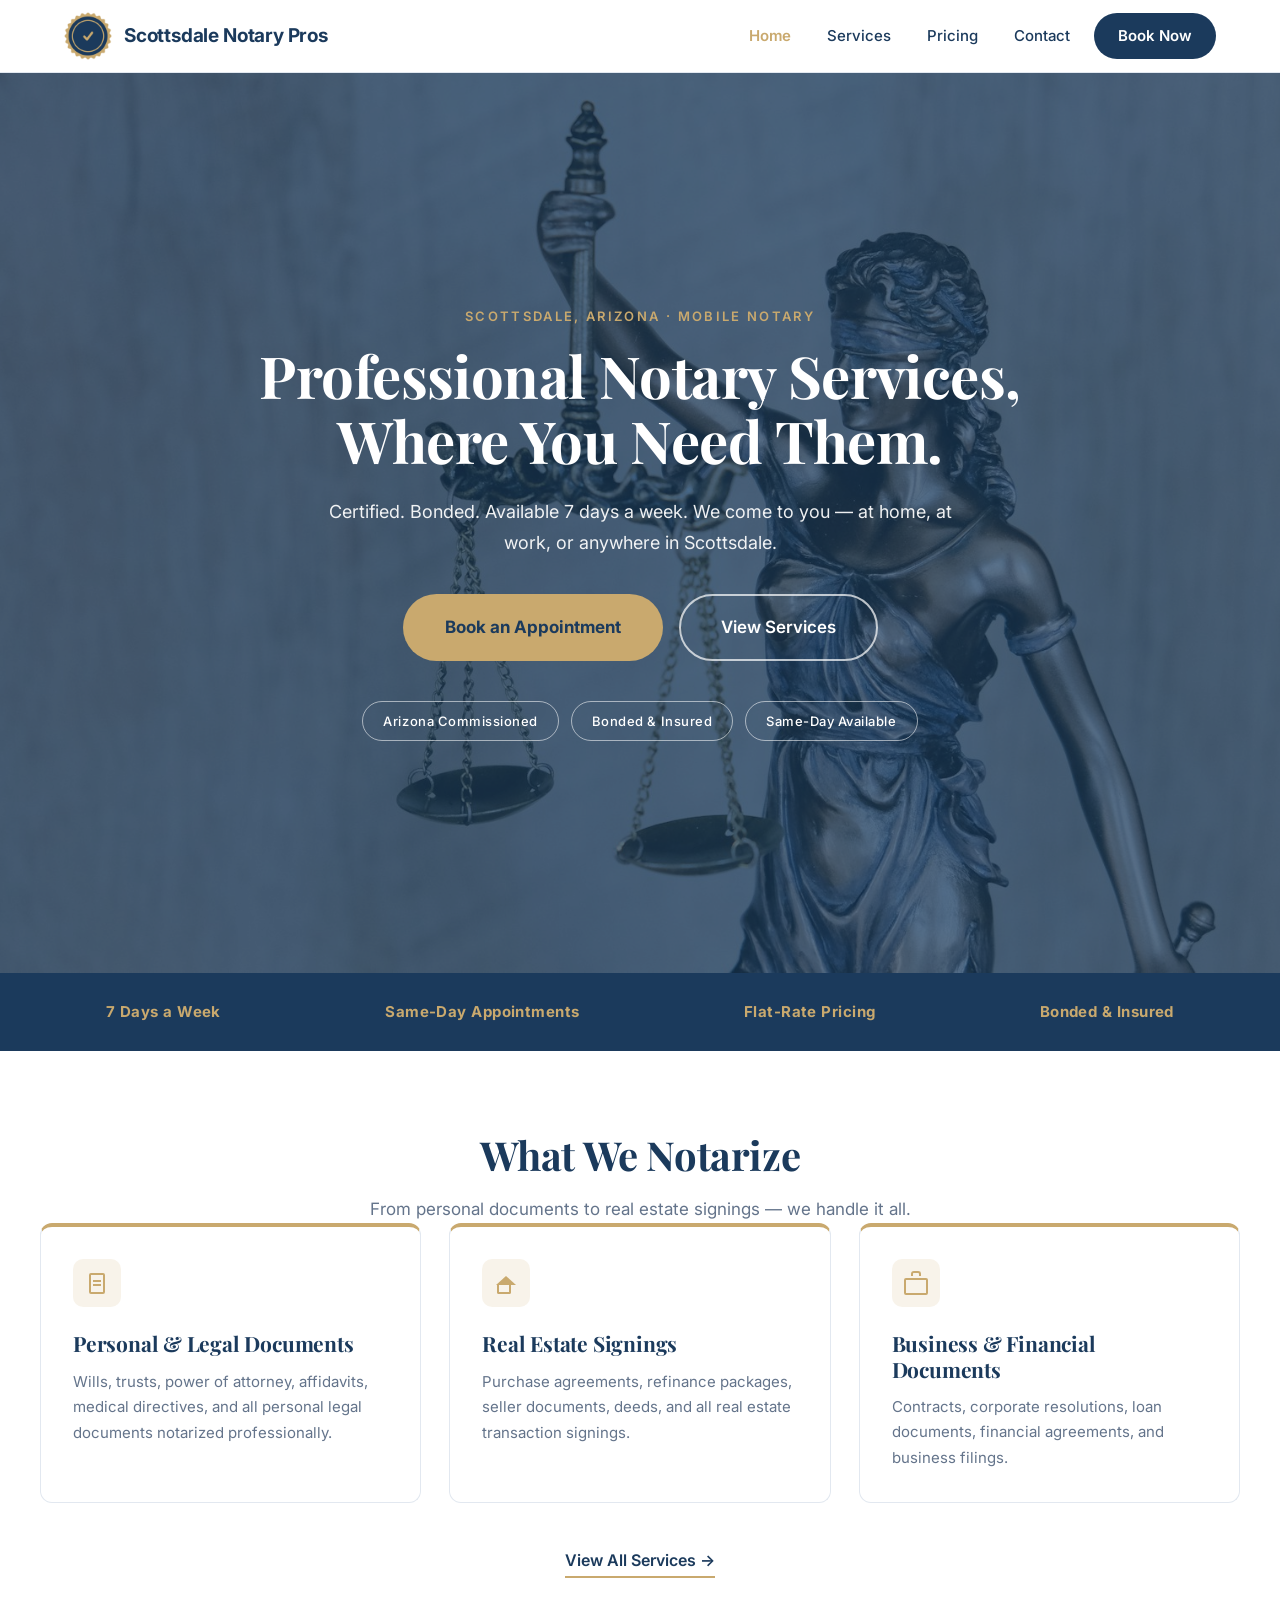
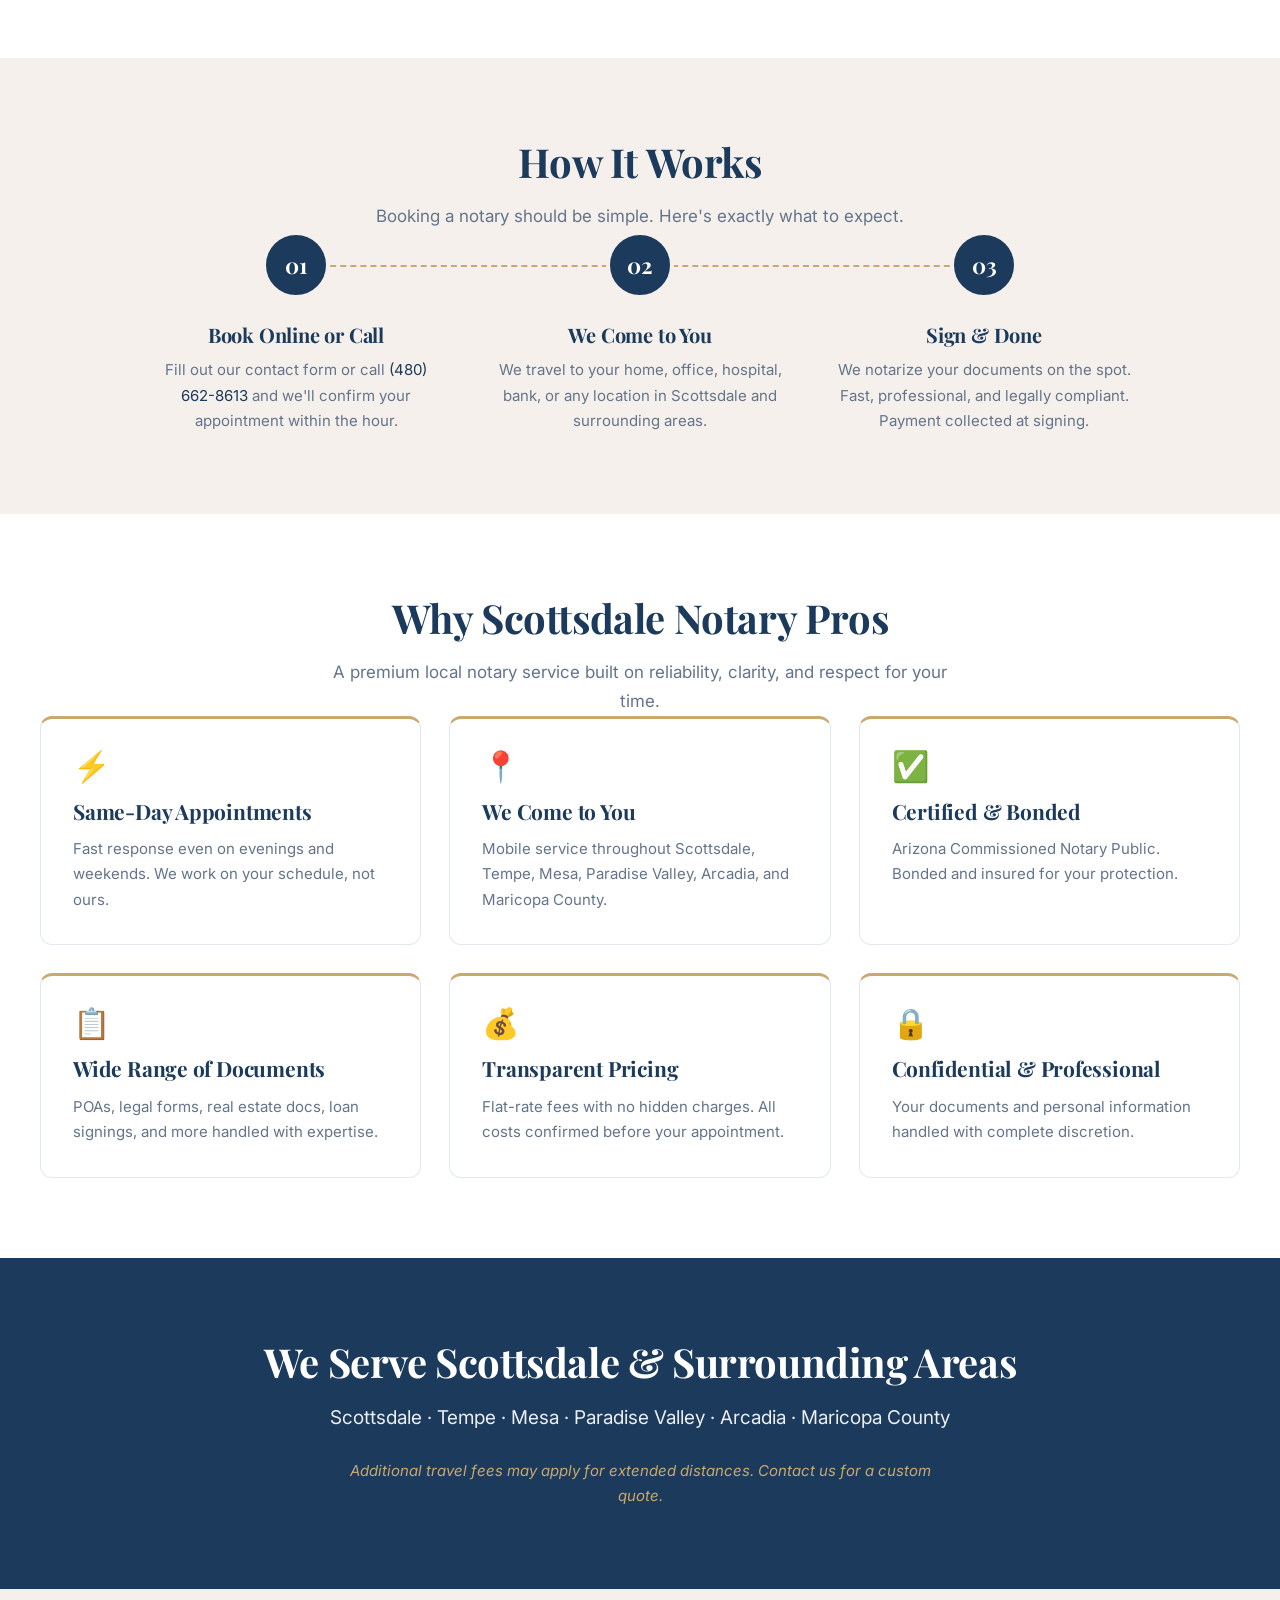
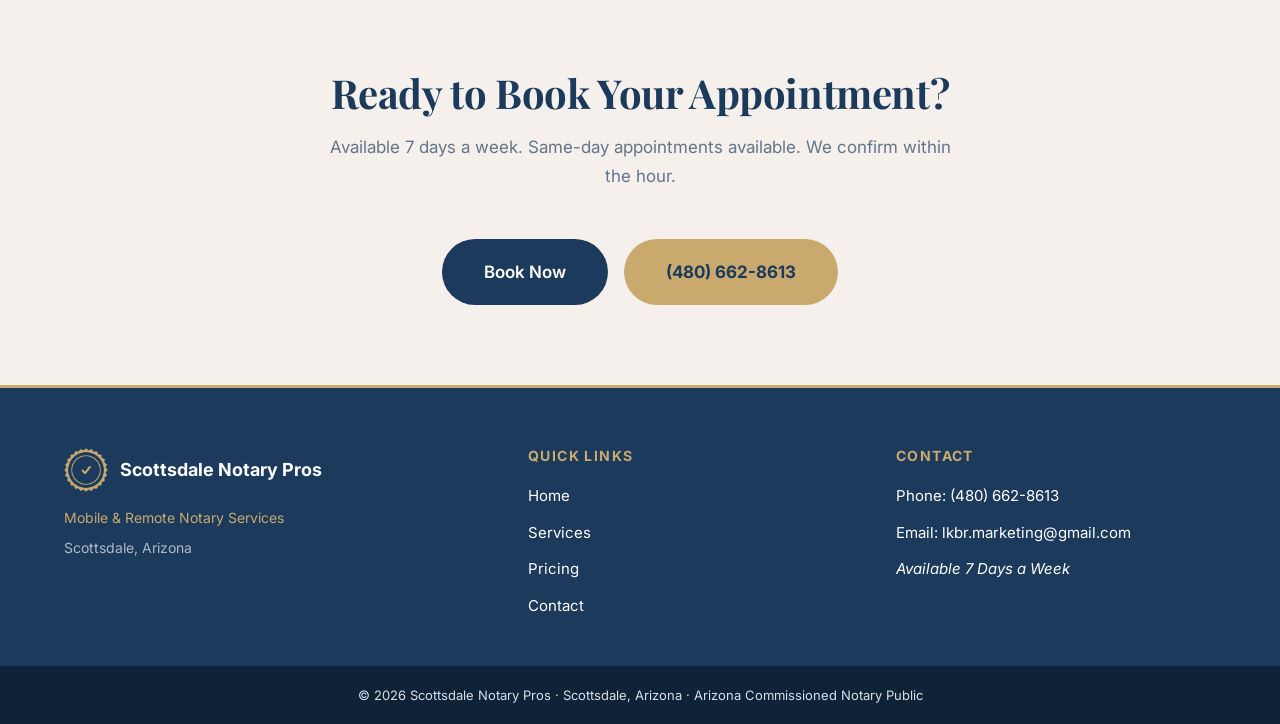
==== index.html @ f8b494ed "Scottsdale Notary Pros website v1" ====
<!DOCTYPE html>
<html lang="en">
<head>
  <meta charset="UTF-8">
  <meta name="viewport" content="width=device-width, initial-scale=1.0">
  <title>Scottsdale Notary Pros | Mobile Notary Scottsdale AZ | 7 Days a Week</title>
  <meta name="description" content="Scottsdale Notary Pros offers certified mobile and remote notary services in Scottsdale, AZ. Available 7 days a week. Same-day appointments. Call (480) 662-8613.">
  <meta name="robots" content="index, follow">
  <link rel="canonical" href="https://scottsdalenotarypros.com/">
  <link rel="icon" href="logo.png">

  <meta property="og:type" content="website">
  <meta property="og:title" content="Scottsdale Notary Pros | Mobile Notary Scottsdale AZ">
  <meta property="og:description" content="Certified mobile and remote notary services in Scottsdale, AZ. Available 7 days a week. Same-day appointments. Call (480) 662-8613.">
  <meta property="og:image" content="images/hero-notary-signing.jpg">

  <link rel="preconnect" href="https://fonts.googleapis.com">
  <link rel="preconnect" href="https://fonts.gstatic.com" crossorigin>
  <link href="https://fonts.googleapis.com/css2?family=Playfair+Display:wght@700;800&family=Inter:wght@400;500;600;700&display=swap" rel="stylesheet">
  <link rel="stylesheet" href="style.css">
  <script>document.documentElement.className += " js";</script>
</head>
<body>

  <!-- ============================================================== NAV -->
  <header class="nav">
    <div class="nav-inner">
      <a class="nav-brand" href="index.html">
        <img src="logo.png" alt="Scottsdale Notary Pros logo">
        <span>Scottsdale Notary Pros</span>
      </a>

      <nav class="nav-links" aria-label="Main navigation">
        <a href="index.html">Home</a>
        <a href="services.html">Services</a>
        <a href="pricing.html">Pricing</a>
        <a href="contact.html">Contact</a>
      </nav>

      <a class="nav-cta" href="contact.html">Book Now</a>

      <button class="nav-toggle" type="button" aria-label="Open menu" aria-expanded="false" aria-controls="mobile-nav">
        <span></span><span></span><span></span>
      </button>
    </div>
  </header>

  <nav class="nav-overlay" id="mobile-nav" aria-label="Mobile navigation">
    <a href="index.html">Home</a>
    <a href="services.html">Services</a>
    <a href="pricing.html">Pricing</a>
    <a href="contact.html">Contact</a>
    <a class="nav-overlay-cta" href="contact.html">Book Now</a>
  </nav>

  <main>

    <!-- ========================================================== HERO -->
    <section class="hero">
      <div class="hero-content">
        <span class="eyebrow">Scottsdale, Arizona · Mobile Notary</span>
        <h1>Professional Notary Services, Where You Need Them.</h1>
        <p class="hero-sub">Certified. Bonded. Available 7 days a week. We come to you — at home, at work, or anywhere in Scottsdale.</p>

        <div class="btn-row">
          <a class="btn btn-gold btn-lg" href="contact.html">Book an Appointment</a>
          <a class="btn btn-outline btn-lg" href="services.html">View Services</a>
        </div>

        <div class="hero-badges">
          <span class="badge">Arizona Commissioned</span>
          <span class="badge">Bonded &amp; Insured</span>
          <span class="badge">Same-Day Available</span>
        </div>
      </div>
    </section>

    <!-- ===================================================== TRUST BAR -->
    <section class="trust-bar">
      <div class="trust-bar-inner">
        <div class="trust-bar-item">7 Days a Week</div>
        <div class="trust-bar-item">Same-Day Appointments</div>
        <div class="trust-bar-item">Flat-Rate Pricing</div>
        <div class="trust-bar-item">Bonded &amp; Insured</div>
      </div>
    </section>

    <!-- ============================================== SERVICES PREVIEW -->
    <section class="section section-white">
      <div class="inner">
        <div class="text-center fade-in">
          <h2 class="section-title">What We Notarize</h2>
          <p class="section-sub">From personal documents to real estate signings — we handle it all.</p>
        </div>

        <div class="grid grid-3">
          <article class="card card-top-gold fade-in">
            <div class="card-icon icon-doc" aria-hidden="true"></div>
            <h3>Personal &amp; Legal Documents</h3>
            <p>Wills, trusts, power of attorney, affidavits, medical directives, and all personal legal documents notarized professionally.</p>
          </article>

          <article class="card card-top-gold fade-in">
            <div class="card-icon icon-home" aria-hidden="true"></div>
            <h3>Real Estate Signings</h3>
            <p>Purchase agreements, refinance packages, seller documents, deeds, and all real estate transaction signings.</p>
          </article>

          <article class="card card-top-gold fade-in">
            <div class="card-icon icon-brief" aria-hidden="true"></div>
            <h3>Business &amp; Financial Documents</h3>
            <p>Contracts, corporate resolutions, loan documents, financial agreements, and business filings.</p>
          </article>
        </div>

        <div class="text-center fade-in" style="margin-top: 44px;">
          <a class="text-link" href="services.html">View All Services →</a>
        </div>
      </div>
    </section>

    <!-- =================================================== HOW IT WORKS -->
    <section class="section section-cream">
      <div class="inner">
        <div class="text-center fade-in">
          <h2 class="section-title">How It Works</h2>
          <p class="section-sub">Booking a notary should be simple. Here's exactly what to expect.</p>
        </div>

        <div class="steps">
          <div class="step fade-in">
            <div class="step-num">01</div>
            <h3>Book Online or Call</h3>
            <p>Fill out our contact form or call <a href="tel:+14806628613">(480) 662-8613</a> and we'll confirm your appointment within the hour.</p>
          </div>

          <div class="step fade-in">
            <div class="step-num">02</div>
            <h3>We Come to You</h3>
            <p>We travel to your home, office, hospital, bank, or any location in Scottsdale and surrounding areas.</p>
          </div>

          <div class="step fade-in">
            <div class="step-num">03</div>
            <h3>Sign &amp; Done</h3>
            <p>We notarize your documents on the spot. Fast, professional, and legally compliant. Payment collected at signing.</p>
          </div>
        </div>
      </div>
    </section>

    <!-- =================================================== WHY CHOOSE US -->
    <section class="section section-white">
      <div class="inner">
        <div class="text-center fade-in">
          <h2 class="section-title">Why Scottsdale Notary Pros</h2>
          <p class="section-sub">A premium local notary service built on reliability, clarity, and respect for your time.</p>
        </div>

        <div class="grid grid-3">
          <article class="card card-top-gold-thin fade-in">
            <div class="feature-icon" aria-hidden="true">⚡</div>
            <h3>Same-Day Appointments</h3>
            <p>Fast response even on evenings and weekends. We work on your schedule, not ours.</p>
          </article>

          <article class="card card-top-gold-thin fade-in">
            <div class="feature-icon" aria-hidden="true">📍</div>
            <h3>We Come to You</h3>
            <p>Mobile service throughout Scottsdale, Tempe, Mesa, Paradise Valley, Arcadia, and Maricopa County.</p>
          </article>

          <article class="card card-top-gold-thin fade-in">
            <div class="feature-icon" aria-hidden="true">✅</div>
            <h3>Certified &amp; Bonded</h3>
            <p>Arizona Commissioned Notary Public. Bonded and insured for your protection.</p>
          </article>

          <article class="card card-top-gold-thin fade-in">
            <div class="feature-icon" aria-hidden="true">📋</div>
            <h3>Wide Range of Documents</h3>
            <p>POAs, legal forms, real estate docs, loan signings, and more handled with expertise.</p>
          </article>

          <article class="card card-top-gold-thin fade-in">
            <div class="feature-icon" aria-hidden="true">💰</div>
            <h3>Transparent Pricing</h3>
            <p>Flat-rate fees with no hidden charges. All costs confirmed before your appointment.</p>
          </article>

          <article class="card card-top-gold-thin fade-in">
            <div class="feature-icon" aria-hidden="true">🔒</div>
            <h3>Confidential &amp; Professional</h3>
            <p>Your documents and personal information handled with complete discretion.</p>
          </article>
        </div>
      </div>
    </section>

    <!-- ==================================================== SERVICE AREA -->
    <section class="section section-navy">
      <div class="inner text-center fade-in">
        <h2 class="section-title">We Serve Scottsdale &amp; Surrounding Areas</h2>
        <p class="area-list">Scottsdale · Tempe · Mesa · Paradise Valley · Arcadia · Maricopa County</p>
        <p class="area-note">Additional travel fees may apply for extended distances. Contact us for a custom quote.</p>
      </div>
    </section>

    <!-- ================================================= CONTACT TEASER -->
    <section class="section section-cream">
      <div class="inner text-center fade-in">
        <h2 class="section-title">Ready to Book Your Appointment?</h2>
        <p class="section-sub">Available 7 days a week. Same-day appointments available. We confirm within the hour.</p>

        <div class="btn-row">
          <a class="btn btn-navy btn-lg" href="contact.html">Book Now</a>
          <a class="btn btn-gold btn-lg" href="tel:+14806628613">(480) 662-8613</a>
        </div>
      </div>
    </section>

  </main>

  <!-- =========================================================== FOOTER -->
  <footer class="footer">
    <div class="footer-inner">
      <div class="footer-col">
        <div class="footer-brand">
          <img src="logo.png" alt="Scottsdale Notary Pros logo">
          <span>Scottsdale Notary Pros</span>
        </div>
        <p class="footer-tag">Mobile &amp; Remote Notary Services</p>
        <p class="footer-loc">Scottsdale, Arizona</p>
      </div>

      <div class="footer-col">
        <h4>Quick Links</h4>
        <ul>
          <li><a href="index.html">Home</a></li>
          <li><a href="services.html">Services</a></li>
          <li><a href="pricing.html">Pricing</a></li>
          <li><a href="contact.html">Contact</a></li>
        </ul>
      </div>

      <div class="footer-col">
        <h4>Contact</h4>
        <ul>
          <li>Phone: <a href="tel:+14806628613">(480) 662-8613</a></li>
          <li>Email: <a href="mailto:lkbr.marketing@gmail.com">lkbr.marketing@gmail.com</a></li>
          <li class="footer-avail">Available 7 Days a Week</li>
        </ul>
      </div>
    </div>

    <div class="footer-bottom">
      <p>© 2026 Scottsdale Notary Pros · Scottsdale, Arizona · Arizona Commissioned Notary Public</p>
    </div>
  </footer>

  <button class="to-top" type="button" aria-label="Back to top">↑</button>

  <script src="script.js"></script>
</body>
</html>
---- style.css ----
/* ==========================================================================
   Scottsdale Notary Pros — Global Stylesheet
   ========================================================================== */

:root {
  /* Brand palette */
  --navy: #1B3A5C;
  --navy-dark: #0f2338;
  --navy-light: #2a5280;
  --gold: #C9A96E;
  --gold-dark: #b3935a;
  --white: #ffffff;
  --cream: #F5F0EB;
  --text-dark: #1a1a1a;
  --text-muted: #64748b;
  --border: #e2e8f0;

  /* Type */
  --font-head: 'Playfair Display', Georgia, 'Times New Roman', serif;
  --font-body: 'Inter', -apple-system, BlinkMacSystemFont, 'Segoe UI', Helvetica, Arial, sans-serif;

  /* Layout */
  --max: 1200px;
  --radius: 8px;
  --radius-lg: 16px;
  --shadow-sm: 0 1px 3px rgba(27, 58, 92, 0.06);
  --shadow: 0 4px 20px rgba(27, 58, 92, 0.08);
  --shadow-lg: 0 12px 40px rgba(27, 58, 92, 0.12);
}

/* --------------------------------------------------------------- Reset --- */

*,
*::before,
*::after { box-sizing: border-box; }

html { scroll-behavior: smooth; -webkit-text-size-adjust: 100%; }

body {
  margin: 0;
  font-family: var(--font-body);
  font-weight: 400;
  font-size: 16px;
  line-height: 1.7;
  color: var(--text-dark);
  background: var(--white);
  -webkit-font-smoothing: antialiased;
  -moz-osx-font-smoothing: grayscale;
}

h1, h2, h3, h4, h5 {
  font-family: var(--font-head);
  font-weight: 700;
  line-height: 1.2;
  margin: 0 0 16px;
  color: var(--navy);
  letter-spacing: -0.01em;
}

p { margin: 0 0 16px; }
p:last-child { margin-bottom: 0; }

a { color: var(--navy); text-decoration: none; transition: color 0.2s ease; }

img {
  max-width: 100%;
  display: block;
  object-fit: cover;
  border-radius: var(--radius);
}

ul { margin: 0; padding: 0; list-style: none; }

/* ------------------------------------------------------------ Utilities --- */

.container {
  width: 100%;
  max-width: var(--max);
  margin: 0 auto;
  padding: 0 24px;
}

.section { padding: 80px 24px; }
.section-white { background: var(--white); }
.section-cream { background: var(--cream); }
.section-navy { background: var(--navy); }
.section-navy h1,
.section-navy h2,
.section-navy h3 { color: var(--white); }
.section-gold { background: var(--gold); }

.inner { max-width: var(--max); margin: 0 auto; }
.inner-narrow { max-width: 900px; margin: 0 auto; }

.text-center { text-align: center; }

.eyebrow {
  display: block;
  font-family: var(--font-body);
  font-size: 13px;
  font-weight: 600;
  letter-spacing: 0.18em;
  text-transform: uppercase;
  color: var(--gold);
  margin-bottom: 16px;
}

.section-title {
  font-size: 40px;
  margin-bottom: 16px;
}

.section-sub {
  font-size: 17px;
  color: var(--text-muted);
  max-width: 640px;
  margin: 0 auto 48px;
}

.section-navy .section-sub { color: rgba(255, 255, 255, 0.82); }

/* -------------------------------------------------------------- Buttons --- */

.btn {
  display: inline-block;
  font-family: var(--font-body);
  font-size: 16px;
  font-weight: 600;
  padding: 14px 32px;
  border: 2px solid transparent;
  border-radius: 50px;
  cursor: pointer;
  text-align: center;
  transition: all 0.2s ease;
}

.btn:hover { transform: scale(1.02); }

.btn-gold { background: var(--gold); color: var(--navy); font-weight: 700; }
.btn-gold:hover { background: var(--gold-dark); color: var(--navy); }

.btn-navy { background: var(--navy); color: var(--white); }
.btn-navy:hover { background: var(--navy-light); color: var(--white); }

.btn-white { background: var(--white); color: var(--navy); }
.btn-white:hover { background: var(--cream); color: var(--navy); }

.btn-outline {
  background: transparent;
  color: var(--white);
  border-color: rgba(255, 255, 255, 0.7);
}
.btn-outline:hover { background: var(--white); color: var(--navy); border-color: var(--white); }

.btn-lg { font-size: 17px; padding: 17px 40px; }

.btn-row {
  display: flex;
  flex-wrap: wrap;
  gap: 16px;
  justify-content: center;
}

.text-link {
  display: inline-block;
  font-weight: 600;
  color: var(--navy);
  border-bottom: 2px solid var(--gold);
  padding-bottom: 2px;
  transition: all 0.2s ease;
}
.text-link:hover { color: var(--gold); }

/* ------------------------------------------------------------------ Nav --- */

.nav {
  position: sticky;
  top: 0;
  z-index: 200;
  background: var(--white);
  border-bottom: 1px solid var(--border);
}

.nav-inner {
  max-width: var(--max);
  margin: 0 auto;
  padding: 12px 24px;
  display: flex;
  align-items: center;
  justify-content: space-between;
  gap: 24px;
}

.nav-brand {
  display: flex;
  align-items: center;
  gap: 12px;
  flex-shrink: 0;
}

.nav-brand img {
  height: 48px;
  width: auto;
  border-radius: 0;
  object-fit: contain;
}

.nav-brand span {
  font-family: var(--font-body);
  font-size: 19px;
  font-weight: 700;
  color: var(--navy);
  white-space: nowrap;
  letter-spacing: -0.01em;
}

.nav-links {
  display: flex;
  align-items: center;
  gap: 36px;
  margin-left: auto;
}

.nav-links a {
  font-size: 15px;
  font-weight: 500;
  color: var(--navy);
}

.nav-links a:hover { color: var(--gold); }

.nav-links a.active {
  color: var(--gold);
  font-weight: 600;
}

.nav-cta {
  display: inline-block;
  background: var(--navy);
  color: var(--white);
  font-size: 15px;
  font-weight: 600;
  border-radius: 50px;
  padding: 10px 24px;
  transition: all 0.2s ease;
  flex-shrink: 0;
}

.nav-cta:hover {
  background: var(--navy-light);
  color: var(--white);
  transform: scale(1.02);
}

/* Hamburger */
.nav-toggle {
  display: none;
  flex-direction: column;
  justify-content: center;
  gap: 5px;
  width: 44px;
  height: 44px;
  padding: 0;
  background: none;
  border: 0;
  cursor: pointer;
  z-index: 320;
}

.nav-toggle span {
  display: block;
  width: 24px;
  height: 2px;
  margin: 0 auto;
  background: var(--navy);
  border-radius: 2px;
  transition: all 0.3s ease;
}

.nav-toggle.open span { background: var(--white); }
.nav-toggle.open span:nth-child(1) { transform: translateY(7px) rotate(45deg); }
.nav-toggle.open span:nth-child(2) { opacity: 0; }
.nav-toggle.open span:nth-child(3) { transform: translateY(-7px) rotate(-45deg); }

/* Mobile overlay */
.nav-overlay {
  position: fixed;
  inset: 0;
  z-index: 300;
  background: var(--navy);
  display: flex;
  flex-direction: column;
  align-items: center;
  justify-content: center;
  gap: 8px;
  opacity: 0;
  visibility: hidden;
  transition: opacity 0.3s ease, visibility 0.3s ease;
}

.nav-overlay.open { opacity: 1; visibility: visible; }

.nav-overlay a {
  font-family: var(--font-head);
  font-size: 30px;
  font-weight: 700;
  color: var(--white);
  padding: 14px 24px;
}

.nav-overlay a:hover,
.nav-overlay a.active { color: var(--gold); }

.nav-overlay .nav-overlay-cta {
  font-family: var(--font-body);
  font-size: 16px;
  font-weight: 700;
  background: var(--gold);
  color: var(--navy);
  border-radius: 50px;
  padding: 14px 36px;
  margin-top: 24px;
}

.nav-overlay .nav-overlay-cta:hover { background: var(--white); color: var(--navy); }

body.nav-open { overflow: hidden; }

/* While the overlay is open, lift the header above it and let the navy show
   through, so the logo and the close (X) button stay visible and tappable.
   Without this the header's own stacking context (z-index 200) traps the
   toggle beneath the overlay. */
body.nav-open .nav {
  z-index: 310;
  background: transparent;
  border-bottom-color: transparent;
}

body.nav-open .nav-brand span { color: var(--white); }

/* ----------------------------------------------------------------- Hero --- */

.hero {
  position: relative;
  min-height: 100vh;
  display: flex;
  align-items: center;
  justify-content: center;
  text-align: center;
  padding: 100px 24px;
  background-image: url('images/hero-notary-signing.jpg');
  background-size: cover;
  background-position: center;
  background-repeat: no-repeat;
  overflow: hidden;
}

.hero::before {
  content: '';
  position: absolute;
  inset: 0;
  background: rgba(27, 58, 92, 0.7);
}

.hero-content {
  position: relative;
  z-index: 2;
  max-width: 860px;
}

.hero h1 {
  font-size: 58px;
  color: var(--white);
  margin-bottom: 24px;
  line-height: 1.12;
}

.hero-sub {
  font-size: 18px;
  color: rgba(255, 255, 255, 0.92);
  max-width: 640px;
  margin: 0 auto 36px;
  line-height: 1.7;
}

.hero-badges {
  display: flex;
  flex-wrap: wrap;
  justify-content: center;
  gap: 12px;
  margin-top: 40px;
}

.badge {
  font-size: 13px;
  font-weight: 500;
  letter-spacing: 0.04em;
  color: var(--white);
  border: 1px solid rgba(255, 255, 255, 0.55);
  border-radius: 50px;
  padding: 8px 20px;
}

/* Page hero (interior pages) */
.page-hero {
  position: relative;
  min-height: 450px;
  display: flex;
  align-items: center;
  justify-content: center;
  text-align: center;
  padding: 80px 24px;
  background: var(--navy);
  background-size: cover;
  background-position: center;
  overflow: hidden;
}

.page-hero-img {
  background-image: url('images/services-hero-desk.jpg');
}

.page-hero-img::before {
  content: '';
  position: absolute;
  inset: 0;
  background: rgba(27, 58, 92, 0.75);
}

/* Diagonal line pattern hero (pricing) */
.page-hero-lines::before {
  content: '';
  position: absolute;
  inset: 0;
  background-image: repeating-linear-gradient(
    45deg,
    rgba(201, 169, 110, 0.14) 0,
    rgba(201, 169, 110, 0.14) 1px,
    transparent 1px,
    transparent 14px
  );
}

/* Dot grid hero (contact) */
.page-hero-dots {
  min-height: 400px;
}

.page-hero-dots::before {
  content: '';
  position: absolute;
  inset: 0;
  background-image: radial-gradient(rgba(201, 169, 110, 0.28) 1.5px, transparent 1.5px);
  background-size: 22px 22px;
}

.page-hero-content {
  position: relative;
  z-index: 2;
  max-width: 760px;
}

.page-hero h1 {
  font-size: 48px;
  color: var(--white);
  margin-bottom: 16px;
}

.page-hero-sub {
  font-size: 18px;
  color: var(--gold);
  margin: 0;
}

/* ------------------------------------------------------------ Trust bar --- */

.trust-bar {
  background: var(--navy);
  padding: 26px 24px;
}

.trust-bar-inner {
  max-width: var(--max);
  margin: 0 auto;
  display: flex;
  flex-wrap: wrap;
  align-items: center;
  justify-content: space-around;
  gap: 16px 32px;
}

.trust-bar-item {
  font-size: 15px;
  font-weight: 700;
  letter-spacing: 0.03em;
  color: var(--gold);
  text-align: center;
}

/* ---------------------------------------------------------------- Cards --- */

.grid { display: grid; gap: 28px; }
.grid-2 { grid-template-columns: repeat(2, 1fr); }
.grid-3 { grid-template-columns: repeat(3, 1fr); }
.grid-4 { grid-template-columns: repeat(4, 1fr); }
.grid-5 { grid-template-columns: repeat(5, 1fr); }

.card {
  background: var(--white);
  border: 1px solid var(--border);
  border-radius: 12px;
  padding: 32px;
  transition: transform 0.25s ease, box-shadow 0.25s ease;
}

.card:hover { transform: translateY(-4px); box-shadow: var(--shadow); }

.card h3 { font-size: 21px; margin-bottom: 12px; }

.card p { color: var(--text-muted); font-size: 15px; margin: 0; }

.card-top-gold { border-top: 4px solid var(--gold); }
.card-top-gold-thin { border-top: 3px solid var(--gold); }

/* Gold CSS icon (services preview) */
.card-icon {
  position: relative;
  width: 48px;
  height: 48px;
  margin-bottom: 24px;
  border-radius: 10px;
  background: rgba(201, 169, 110, 0.14);
  display: flex;
  align-items: center;
  justify-content: center;
}

.card-icon::after {
  content: '';
  display: block;
  width: 20px;
  height: 20px;
  border: 2.5px solid var(--gold);
  border-radius: 3px;
}

/* Document: page outline with two gold text rules */
.card-icon.icon-doc::after {
  width: 16px;
  height: 21px;
  border-radius: 2px;
  background:
    linear-gradient(var(--gold), var(--gold)) no-repeat 50% 35% / 8px 2px,
    linear-gradient(var(--gold), var(--gold)) no-repeat 50% 60% / 8px 2px;
}

/* House: solid gold roof triangle sitting on an outlined body */
.card-icon.icon-home::after {
  width: 0;
  height: 0;
  border: 10px solid transparent;
  border-bottom: 9px solid var(--gold);
  border-radius: 0;
  transform: translateY(-8px);
}

.card-icon.icon-home::before {
  content: '';
  position: absolute;
  bottom: 13px;
  left: 50%;
  width: 14px;
  height: 10px;
  margin-left: -9.5px;
  border: 2.5px solid var(--gold);
  border-top: 0;
  border-radius: 0 0 2px 2px;
}

/* Briefcase: case outline with a handle above it */
.card-icon.icon-brief::after {
  width: 24px;
  height: 17px;
  border-radius: 2px;
  position: relative;
  top: 3px;
}

.card-icon.icon-brief::before {
  content: '';
  position: absolute;
  top: 12px;
  left: 50%;
  width: 10px;
  height: 5px;
  margin-left: -5px;
  border: 2.5px solid var(--gold);
  border-bottom: 0;
  border-radius: 3px 3px 0 0;
}

.feature-icon {
  font-size: 30px;
  line-height: 1;
  margin-bottom: 18px;
}

/* ------------------------------------------------------- How it works --- */

.steps {
  position: relative;
  display: grid;
  grid-template-columns: repeat(3, 1fr);
  gap: 32px;
  max-width: 1000px;
  margin: 0 auto;
}

.steps::before {
  content: '';
  position: absolute;
  top: 34px;
  left: 16%;
  right: 16%;
  border-top: 2px dashed var(--gold);
  z-index: 0;
}

.step {
  position: relative;
  z-index: 1;
  text-align: center;
  padding: 0 8px;
}

.step-num {
  width: 68px;
  height: 68px;
  margin: 0 auto 24px;
  border-radius: 50%;
  background: var(--navy);
  color: var(--white);
  font-family: var(--font-head);
  font-size: 22px;
  font-weight: 700;
  display: flex;
  align-items: center;
  justify-content: center;
  border: 4px solid var(--cream);
}

.section-white .step-num,
.section-navy .step-num { border-color: var(--white); }
.section-navy .step-num { background: var(--gold); color: var(--navy); }

.step h3 { font-size: 20px; margin-bottom: 10px; }
.step p { color: var(--text-muted); font-size: 15px; }

/* ----------------------------------------------------- Service sections --- */

.split {
  display: grid;
  grid-template-columns: 1fr 1fr;
  align-items: center;
  gap: 60px;
  max-width: var(--max);
  margin: 0 auto;
}

.split img {
  width: 100%;
  height: 480px;
  box-shadow: var(--shadow);
}

.split h2 { font-size: 34px; margin-bottom: 18px; }

.split p { color: var(--text-muted); margin-bottom: 28px; }

.split-media-right .split-media { order: 2; }

.doc-list { display: grid; gap: 12px; }

.doc-list li {
  position: relative;
  padding-left: 32px;
  font-size: 15px;
  font-weight: 500;
  color: var(--text-dark);
}

.doc-list li::before {
  content: '';
  position: absolute;
  left: 4px;
  top: 7px;
  width: 11px;
  height: 6px;
  border-left: 2.5px solid var(--navy);
  border-bottom: 2.5px solid var(--navy);
  transform: rotate(-45deg);
}

/* ---------------------------------------------------------- Service area --- */

.area-note {
  font-style: italic;
  color: var(--gold);
  font-size: 15px;
  max-width: 620px;
  margin: 24px auto 0;
}

.area-list {
  font-size: 19px;
  color: rgba(255, 255, 255, 0.92);
  max-width: 760px;
  margin: 0 auto;
}

/* ---------------------------------------------------------------- Table --- */

.table-wrap {
  overflow-x: auto;
  border: 1px solid var(--border);
  border-radius: var(--radius);
  box-shadow: var(--shadow-sm);
}

.price-table {
  width: 100%;
  min-width: 480px;
  border-collapse: collapse;
  font-size: 15px;
}

.price-table thead th {
  background: var(--navy);
  color: var(--white);
  font-family: var(--font-body);
  font-size: 14px;
  font-weight: 600;
  letter-spacing: 0.04em;
  text-transform: uppercase;
  text-align: left;
  padding: 16px 24px;
}

.price-table thead th:last-child { text-align: right; }

.price-table tbody tr:nth-child(odd) { background: var(--cream); }
.price-table tbody tr:nth-child(even) { background: var(--white); }

.price-table td {
  padding: 16px 24px;
  border-top: 1px solid var(--border);
  color: var(--text-dark);
}

.price-table td:last-child {
  text-align: right;
  font-weight: 700;
  color: var(--navy);
  white-space: nowrap;
}

.table-note {
  font-size: 14px;
  color: var(--text-muted);
  font-style: italic;
  margin: 14px 0 0;
}

.table-title { font-size: 26px; margin-bottom: 20px; }

.table-block { margin-bottom: 56px; }
.table-block:last-child { margin-bottom: 0; }

/* Example callout */
.example-box {
  background: var(--cream);
  border-left: 4px solid var(--gold);
  border-radius: var(--radius);
  padding: 20px 24px;
  margin: 32px 0;
  font-size: 17px;
  font-weight: 600;
  color: var(--navy);
}

/* ------------------------------------------------------ Numbered cards --- */

.reminder-list { display: grid; gap: 16px; max-width: 820px; margin: 0 auto; }

.reminder {
  display: flex;
  align-items: flex-start;
  gap: 18px;
  background: var(--white);
  border-left: 4px solid var(--gold);
  border-radius: var(--radius);
  padding: 20px 24px;
}

.reminder-num {
  font-family: var(--font-head);
  font-size: 20px;
  font-weight: 700;
  color: var(--gold);
  line-height: 1.4;
  flex-shrink: 0;
}

.reminder p { color: var(--text-dark); font-size: 15px; margin: 0; }

/* --------------------------------------------------------------- Forms --- */

.contact-layout {
  display: grid;
  grid-template-columns: 1.15fr 0.85fr;
  gap: 48px;
  max-width: 1100px;
  margin: 0 auto;
  align-items: start;
}

.form-card h2 { font-size: 30px; margin-bottom: 8px; }
.form-card > p { color: var(--text-muted); margin-bottom: 32px; }

.field { margin-bottom: 20px; }

.field-row {
  display: grid;
  grid-template-columns: 1fr 1fr;
  gap: 20px;
}

.field-row .field { margin-bottom: 0; }

label {
  display: block;
  font-size: 14px;
  font-weight: 600;
  color: var(--navy);
  margin-bottom: 8px;
}

.req { color: var(--gold); }

input[type="text"],
input[type="email"],
input[type="tel"],
input[type="date"],
select,
textarea {
  width: 100%;
  font-family: var(--font-body);
  font-size: 15px;
  font-weight: 400;
  color: var(--text-dark);
  background: var(--white);
  border: 1.5px solid var(--border);
  border-radius: var(--radius);
  padding: 14px 16px;
  transition: border-color 0.2s ease, box-shadow 0.2s ease;
  -webkit-appearance: none;
  appearance: none;
}

select {
  background-image: url("data:image/svg+xml,%3Csvg xmlns='http://www.w3.org/2000/svg' width='12' height='8' viewBox='0 0 12 8'%3E%3Cpath fill='%2364748b' d='M1.4 0 6 4.6 10.6 0 12 1.4 6 7.4 0 1.4z'/%3E%3C/svg%3E");
  background-repeat: no-repeat;
  background-position: right 16px center;
  padding-right: 44px;
  cursor: pointer;
}

textarea { min-height: 130px; resize: vertical; line-height: 1.6; }

input:focus,
select:focus,
textarea:focus {
  outline: none;
  border-color: var(--gold);
  box-shadow: 0 0 0 3px rgba(201, 169, 110, 0.15);
}

::placeholder { color: #9aa6b8; }

.form-submit {
  width: 100%;
  font-family: var(--font-body);
  font-size: 17px;
  font-weight: 700;
  color: var(--white);
  background: var(--navy);
  border: 0;
  border-radius: var(--radius);
  padding: 18px;
  cursor: pointer;
  transition: all 0.2s ease;
}

.form-submit:hover { background: var(--navy-light); transform: scale(1.02); }

.form-footnote {
  font-size: 13px;
  color: var(--text-muted);
  text-align: center;
  margin: 16px 0 0;
}

/* Success state */
.form-success {
  display: none;
  text-align: center;
  background: var(--cream);
  border: 1px solid var(--border);
  border-top: 4px solid var(--gold);
  border-radius: 12px;
  padding: 56px 32px;
}

.form-success.show { display: block; }

.success-check {
  width: 72px;
  height: 72px;
  margin: 0 auto 24px;
  border-radius: 50%;
  background: var(--gold);
  position: relative;
}

.success-check::after {
  content: '';
  position: absolute;
  top: 50%;
  left: 50%;
  width: 26px;
  height: 13px;
  border-left: 4px solid var(--white);
  border-bottom: 4px solid var(--white);
  transform: translate(-50%, -65%) rotate(-45deg);
}

.form-success h2 { font-size: 30px; margin-bottom: 12px; }
.form-success p { color: var(--text-muted); max-width: 420px; margin: 0 auto; }

/* ------------------------------------------------------------ Info card --- */

.info-card {
  background: var(--navy);
  border-radius: var(--radius-lg);
  padding: 40px;
  color: var(--white);
  box-shadow: var(--shadow-lg);
}

.info-card h2 { color: var(--white); font-size: 27px; margin-bottom: 28px; }

.info-steps { display: grid; gap: 24px; }

.info-step { display: flex; gap: 16px; align-items: flex-start; }

.info-step-num {
  flex-shrink: 0;
  width: 42px;
  height: 42px;
  border-radius: 50%;
  background: var(--gold);
  color: var(--navy);
  font-family: var(--font-head);
  font-size: 15px;
  font-weight: 700;
  display: flex;
  align-items: center;
  justify-content: center;
}

.info-step h3 {
  color: var(--white);
  font-family: var(--font-body);
  font-size: 16px;
  font-weight: 600;
  margin-bottom: 4px;
}

.info-step p {
  color: rgba(255, 255, 255, 0.78);
  font-size: 14px;
  line-height: 1.6;
  margin: 0;
}

.info-divider {
  height: 1px;
  background: rgba(255, 255, 255, 0.18);
  margin: 32px 0;
}

.info-contact { display: grid; gap: 16px; }

.info-contact-item {
  display: flex;
  align-items: center;
  gap: 12px;
  font-size: 15px;
  color: var(--white);
}

.info-contact-item a { color: var(--white); font-weight: 500; }
.info-contact-item a:hover { color: var(--gold); }
.info-contact-item .ic { font-size: 17px; width: 22px; flex-shrink: 0; }
.info-contact-item.gold { color: var(--gold); font-weight: 600; }

/* ------------------------------------------------------- Trust strip --- */

.trust-strip-card {
  background: var(--white);
  border: 1px solid var(--border);
  border-radius: 12px;
  padding: 28px 20px;
  text-align: center;
}

.trust-strip-card .ic {
  font-size: 26px;
  display: block;
  margin-bottom: 12px;
}

.trust-strip-card h3 {
  font-family: var(--font-body);
  font-size: 15px;
  font-weight: 700;
  color: var(--navy);
  margin: 0;
}

/* ------------------------------------------------------------ Payments --- */

.pay-card {
  background: var(--white);
  border: 1px solid var(--border);
  border-top: 3px solid var(--gold);
  border-radius: 12px;
  padding: 28px 20px;
  text-align: center;
  transition: transform 0.25s ease, box-shadow 0.25s ease;
}

.pay-card:hover { transform: translateY(-4px); box-shadow: var(--shadow); }

.pay-card .ic { font-size: 28px; display: block; margin-bottom: 14px; }

.pay-card h3 {
  font-family: var(--font-body);
  font-size: 15px;
  font-weight: 700;
  margin-bottom: 6px;
}

.pay-card p { font-size: 13px; color: var(--text-muted); margin: 0; }

/* --------------------------------------------------------- What to bring --- */

.bring-card {
  background: var(--white);
  border-radius: 12px;
  padding: 32px;
  text-align: center;
}

.bring-card .ic { font-size: 34px; display: block; margin-bottom: 16px; }
.bring-card h3 { color: var(--navy); font-size: 20px; margin-bottom: 10px; }
.bring-card p { color: var(--text-muted); font-size: 15px; margin: 0; }

/* -------------------------------------------------------------- Footer --- */

.footer {
  background: var(--navy);
  border-top: 3px solid var(--gold);
  color: var(--white);
}

.footer-inner {
  max-width: var(--max);
  margin: 0 auto;
  padding: 60px 24px 48px;
  display: grid;
  grid-template-columns: 1.3fr 1fr 1fr;
  gap: 48px;
}

.footer-brand {
  display: flex;
  align-items: center;
  gap: 12px;
  margin-bottom: 14px;
}

.footer-brand img {
  height: 44px;
  width: auto;
  border-radius: 0;
  object-fit: contain;
}

.footer-brand span {
  font-family: var(--font-body);
  font-size: 18px;
  font-weight: 700;
  color: var(--white);
}

.footer-tag { color: var(--gold); font-size: 14px; margin: 0 0 6px; }

.footer-loc { color: rgba(255, 255, 255, 0.65); font-size: 14px; margin: 0; }

.footer-col h4 {
  color: var(--gold);
  font-family: var(--font-body);
  font-size: 14px;
  font-weight: 700;
  letter-spacing: 0.1em;
  text-transform: uppercase;
  margin-bottom: 18px;
}

.footer-col ul { display: grid; gap: 11px; }

.footer-col a { color: var(--white); font-size: 15px; }
.footer-col a:hover { color: var(--gold); }

.footer-col li { color: var(--white); font-size: 15px; }

.footer-avail { color: var(--gold); font-style: italic; font-size: 14px; }

.footer-bottom {
  background: var(--navy-dark);
  text-align: center;
  padding: 18px 24px;
}

.footer-bottom p {
  color: rgba(255, 255, 255, 0.85);
  font-size: 13px;
  margin: 0;
}

/* --------------------------------------------------------- Back to top --- */

.to-top {
  position: fixed;
  right: 24px;
  bottom: 24px;
  z-index: 180;
  width: 48px;
  height: 48px;
  border: 0;
  border-radius: 50%;
  background: var(--navy);
  color: var(--gold);
  font-size: 20px;
  line-height: 1;
  cursor: pointer;
  box-shadow: var(--shadow);
  opacity: 0;
  visibility: hidden;
  transform: translateY(12px);
  transition: all 0.3s ease;
}

.to-top.show { opacity: 1; visibility: visible; transform: translateY(0); }
.to-top:hover { background: var(--navy-light); transform: scale(1.06); }

/* ------------------------------------------------------------ Fade in --- */

/* Gated on .js so content stays visible if scripts fail or are disabled. */
.js .fade-in {
  opacity: 0;
  transform: translateY(30px);
  transition: opacity 0.6s ease, transform 0.6s ease;
}

.js .fade-in.visible { opacity: 1; transform: translateY(0); }

@media (prefers-reduced-motion: reduce) {
  html { scroll-behavior: auto; }
  .js .fade-in { opacity: 1; transform: none; transition: none; }
  .btn:hover, .card:hover, .pay-card:hover, .to-top:hover { transform: none; }
}

/* ========================================================== Responsive === */

@media (max-width: 1024px) {
  .section-title { font-size: 34px; }
  .hero h1 { font-size: 46px; }
  .page-hero h1 { font-size: 40px; }
  .split { gap: 40px; }
  .split img { height: 400px; }
  .grid-4, .grid-5 { grid-template-columns: repeat(2, 1fr); }
  .nav-links { gap: 24px; }
  .nav-brand span { font-size: 17px; }
  .contact-layout { grid-template-columns: 1fr; }
}

@media (max-width: 860px) {
  .nav-links { display: none; }
  .nav-cta { display: none; }
  .nav-toggle { display: flex; }
  .grid-3 { grid-template-columns: 1fr; }
}

@media (max-width: 768px) {
  .section { padding: 56px 20px; }
  .container, .nav-inner { padding: 0 20px; }
  .nav-inner { padding: 10px 20px; }

  .section-title { font-size: 29px; }
  .section-sub { font-size: 16px; margin-bottom: 36px; }

  .hero { min-height: auto; padding: 90px 20px; }
  .hero h1 { font-size: 34px; }
  .hero-sub { font-size: 16px; }
  .btn-row { flex-direction: column; align-items: stretch; }
  .btn { width: 100%; }

  .page-hero { min-height: 320px; padding: 64px 20px; }
  .page-hero-dots { min-height: 300px; }
  .page-hero h1 { font-size: 30px; }
  .page-hero-sub { font-size: 16px; }

  .trust-bar-inner { flex-direction: column; gap: 12px; }

  .grid, .grid-2, .grid-3, .grid-4, .grid-5 { grid-template-columns: 1fr; gap: 20px; }

  .steps { grid-template-columns: 1fr; gap: 36px; }
  .steps::before { display: none; }

  .split { grid-template-columns: 1fr; gap: 32px; }
  .split-media-right .split-media { order: 0; }
  .split img { height: 280px; }
  .split h2 { font-size: 27px; }

  .card { padding: 26px; }
  .info-card { padding: 30px 24px; }
  .field-row { grid-template-columns: 1fr; gap: 0; }

  /* 16px minimum stops iOS Safari auto-zooming when a field takes focus. */
  input[type="text"],
  input[type="email"],
  input[type="tel"],
  input[type="date"],
  select,
  textarea { font-size: 16px; }

  .footer-inner { grid-template-columns: 1fr; gap: 36px; padding: 48px 20px 40px; }

  .table-title { font-size: 22px; }

  /* Let the two-column fee tables wrap to fit the phone rather than
     forcing a sideways scroll. */
  .price-table { font-size: 14px; min-width: 0; }
  .price-table thead th,
  .price-table td { padding: 13px 14px; }
  .price-table td:last-child { white-space: normal; }
  .price-table td:first-child { padding-right: 8px; }

  .to-top { right: 16px; bottom: 16px; width: 44px; height: 44px; }

  .nav-overlay a { font-size: 25px; }
}

@media (max-width: 420px) {
  .nav-brand span { font-size: 15px; }
  .nav-brand img { height: 40px; }
  .hero h1 { font-size: 29px; }
}

/* ----------------------------------------------------------- Form error --- */

.form-error {
  display: none;
  background: #fdf3f3;
  border: 1px solid #f0d4d4;
  border-left: 4px solid #b4463f;
  border-radius: var(--radius);
  padding: 16px 20px;
  margin-bottom: 20px;
  font-size: 14px;
  color: #7d2f2a;
}

.form-error.show { display: block; }

.form-error a { color: #7d2f2a; font-weight: 700; text-decoration: underline; }
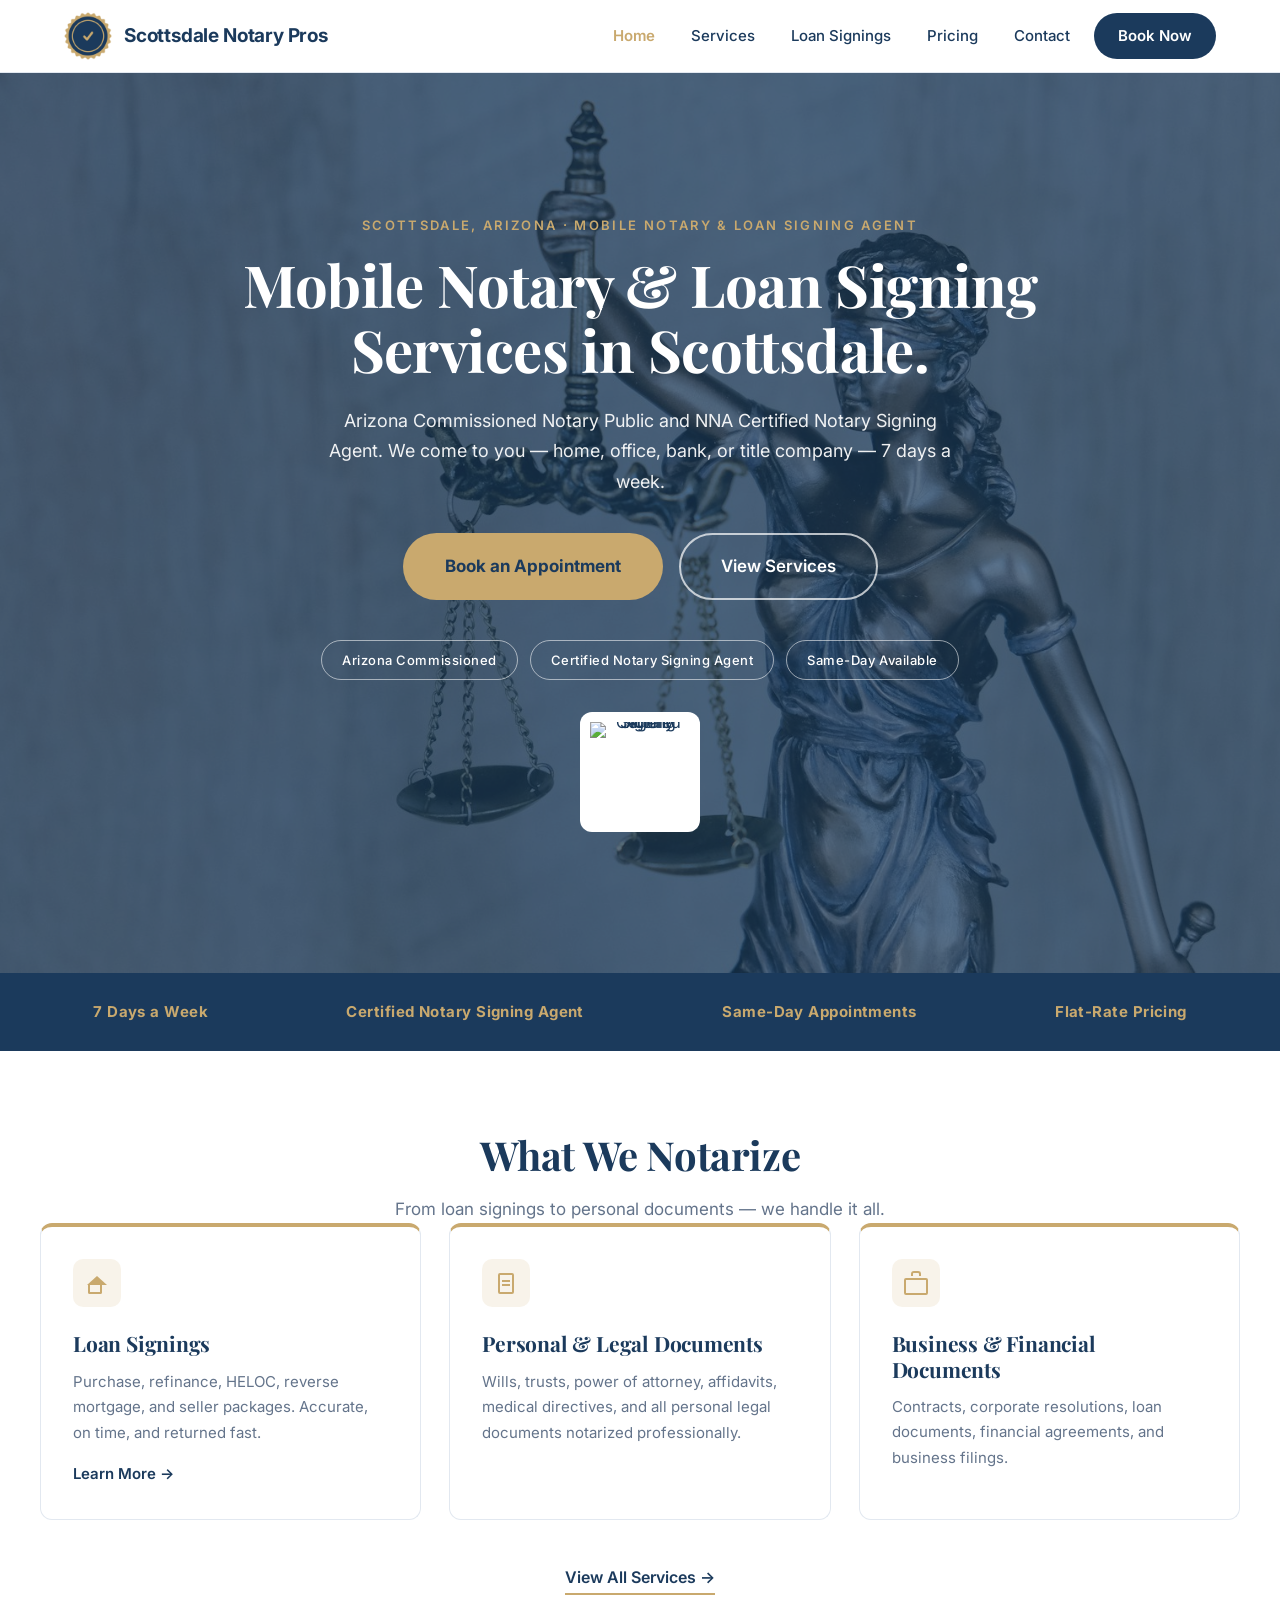
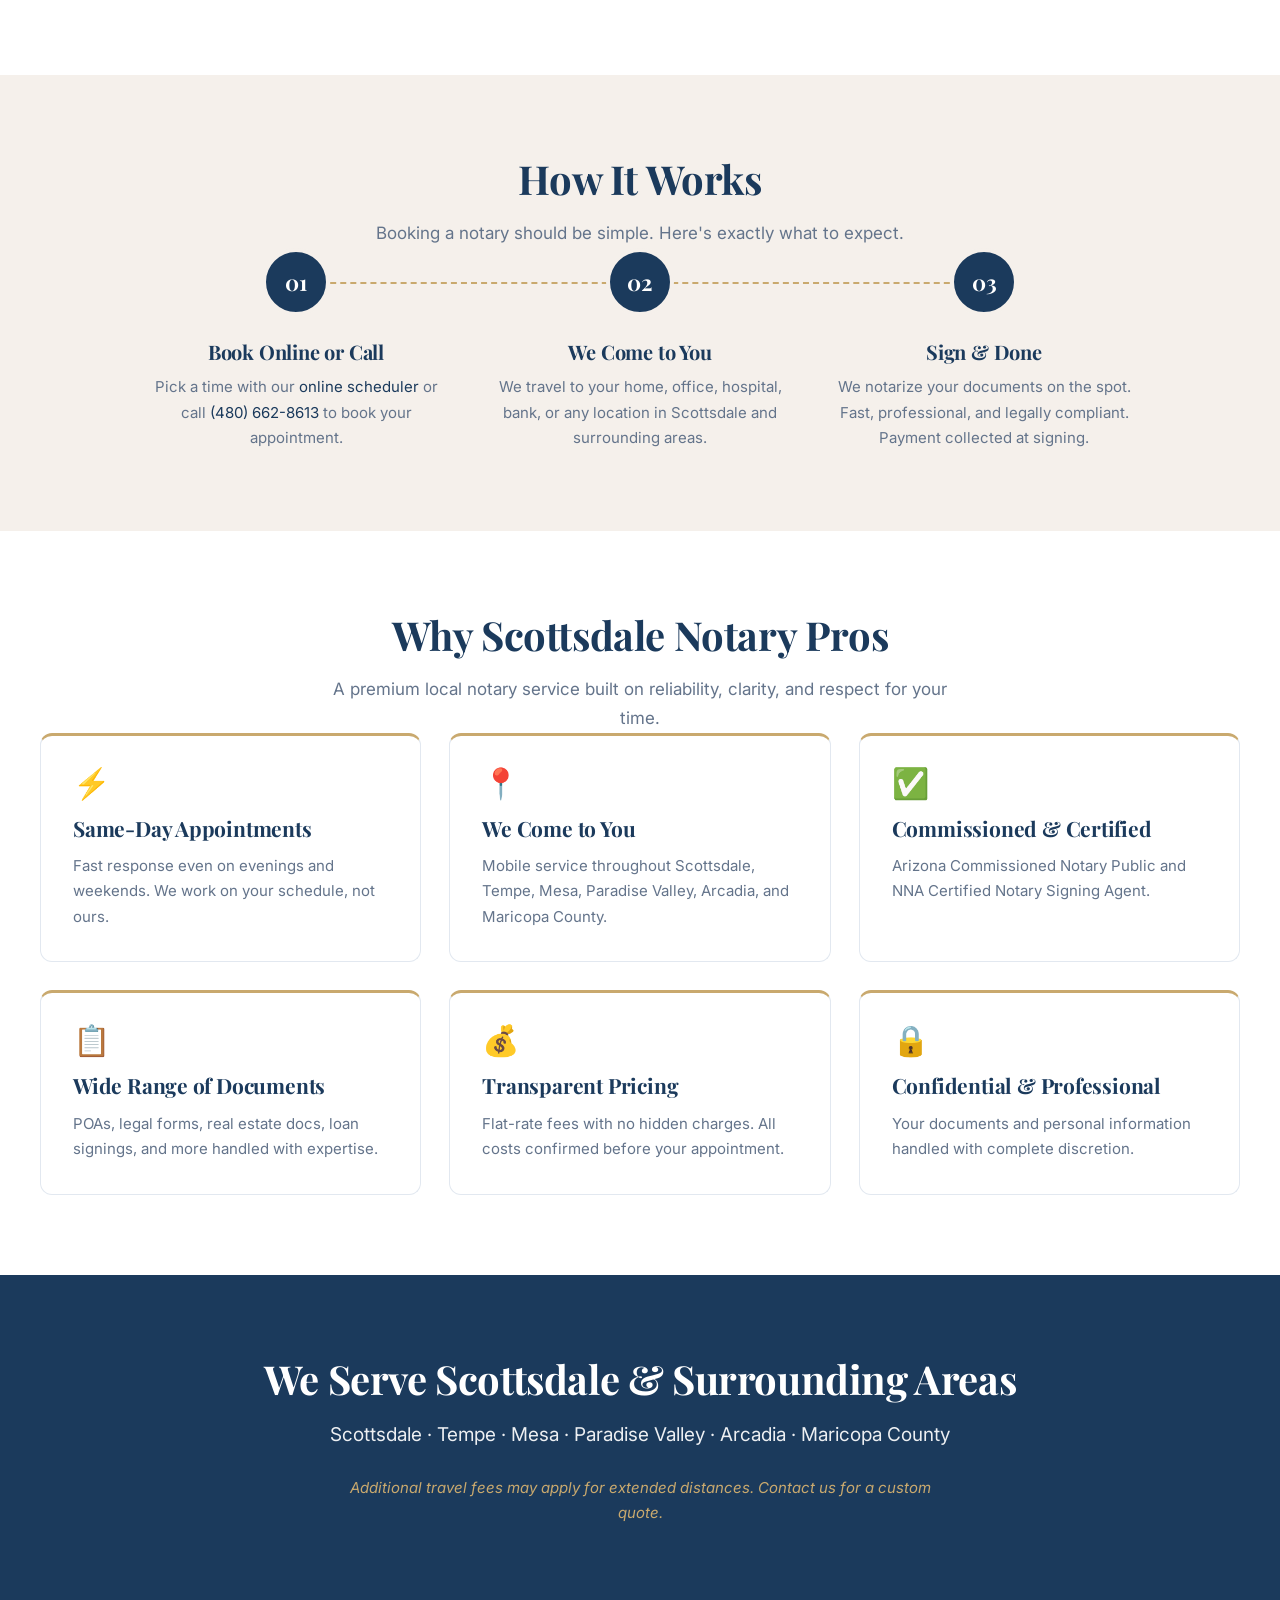
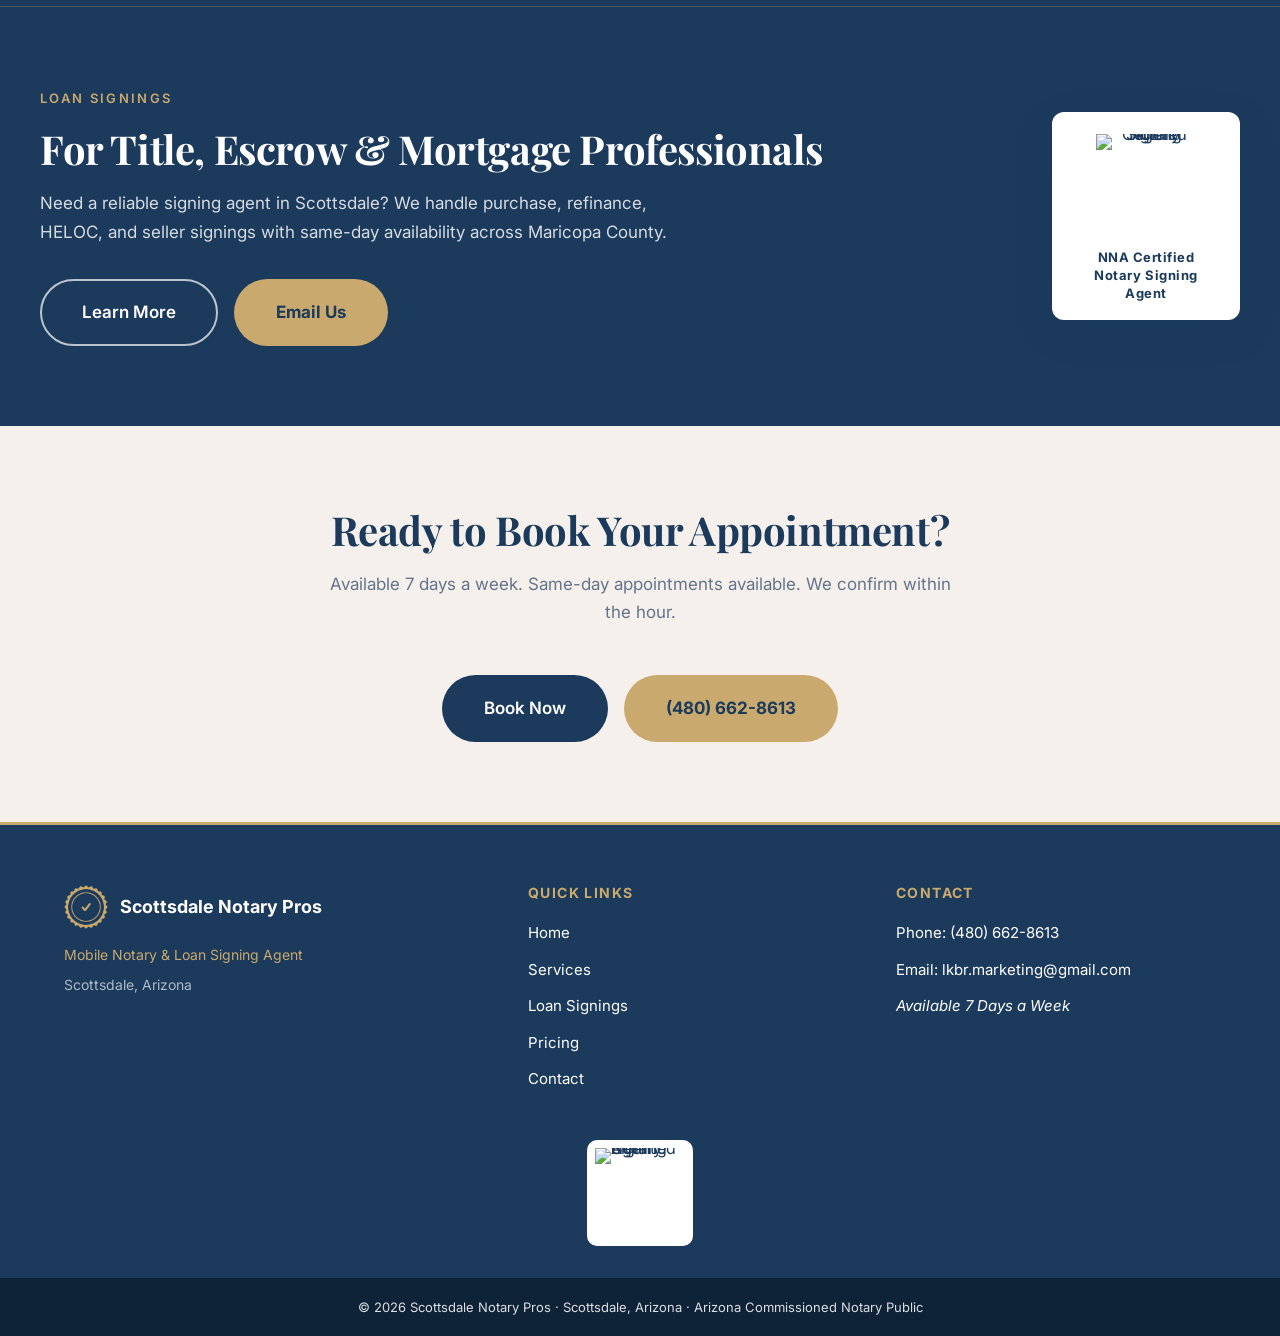
==== commit 3eb041cd: "Add loan signings page, NNA badge, Calendly booking Co-Authored-By: Claude Opus 5.5 <noreply@anthrop" ====
--- a/index.html
+++ b/index.html
@@ -3,21 +3,43 @@
 <head>
   <meta charset="UTF-8">
   <meta name="viewport" content="width=device-width, initial-scale=1.0">
-  <title>Scottsdale Notary Pros | Mobile Notary Scottsdale AZ | 7 Days a Week</title>
-  <meta name="description" content="Scottsdale Notary Pros offers certified mobile and remote notary services in Scottsdale, AZ. Available 7 days a week. Same-day appointments. Call (480) 662-8613.">
+  <title>Scottsdale Notary Pros | Mobile Notary &amp; Loan Signing Agent | Scottsdale AZ</title>
+  <meta name="description" content="Mobile notary and certified loan signing agent serving Scottsdale and Maricopa County. Same-day appointments, 7 days a week. Call (480) 662-8613.">
   <meta name="robots" content="index, follow">
   <link rel="canonical" href="https://scottsdalenotarypros.com/">
   <link rel="icon" href="logo.png">
 
   <meta property="og:type" content="website">
-  <meta property="og:title" content="Scottsdale Notary Pros | Mobile Notary Scottsdale AZ">
-  <meta property="og:description" content="Certified mobile and remote notary services in Scottsdale, AZ. Available 7 days a week. Same-day appointments. Call (480) 662-8613.">
+  <meta property="og:title" content="Scottsdale Notary Pros | Mobile Notary &amp; Loan Signing Agent | Scottsdale AZ">
+  <meta property="og:description" content="Mobile notary and certified loan signing agent serving Scottsdale and Maricopa County. Same-day appointments, 7 days a week. Call (480) 662-8613.">
   <meta property="og:image" content="images/hero-notary-signing.jpg">
 
   <link rel="preconnect" href="https://fonts.googleapis.com">
   <link rel="preconnect" href="https://fonts.gstatic.com" crossorigin>
   <link href="https://fonts.googleapis.com/css2?family=Playfair+Display:wght@700;800&family=Inter:wght@400;500;600;700&display=swap" rel="stylesheet">
   <link rel="stylesheet" href="style.css">
+  <script type="application/ld+json">
+  {
+    "@context": "https://schema.org",
+    "@type": "LocalBusiness",
+    "name": "Scottsdale Notary Pros",
+    "description": "Mobile notary and NNA Certified Notary Signing Agent",
+    "url": "https://scottsdalenotarypros.com",
+    "telephone": "+1-480-662-8613",
+    "email": "lkbr.marketing@gmail.com",
+    "image": "https://scottsdalenotarypros.com/images/hero-notary-signing.jpg",
+    "logo": "https://scottsdalenotarypros.com/logo.png",
+    "areaServed": [
+      { "@type": "City", "name": "Scottsdale, AZ" },
+      { "@type": "City", "name": "Tempe, AZ" },
+      { "@type": "City", "name": "Mesa, AZ" },
+      { "@type": "City", "name": "Paradise Valley, AZ" },
+      { "@type": "Place", "name": "Arcadia, Phoenix, AZ" },
+      { "@type": "AdministrativeArea", "name": "Maricopa County, AZ" }
+    ],
+    "openingHours": "Mo-Su"
+  }
+  </script>
   <script>document.documentElement.className += " js";</script>
 </head>
 <body>
@@ -33,6 +55,7 @@
       <nav class="nav-links" aria-label="Main navigation">
         <a href="index.html">Home</a>
         <a href="services.html">Services</a>
+        <a href="loan-signings.html">Loan Signings</a>
         <a href="pricing.html">Pricing</a>
         <a href="contact.html">Contact</a>
       </nav>
@@ -48,6 +71,7 @@
   <nav class="nav-overlay" id="mobile-nav" aria-label="Mobile navigation">
     <a href="index.html">Home</a>
     <a href="services.html">Services</a>
+    <a href="loan-signings.html">Loan Signings</a>
     <a href="pricing.html">Pricing</a>
     <a href="contact.html">Contact</a>
     <a class="nav-overlay-cta" href="contact.html">Book Now</a>
@@ -58,9 +82,9 @@
     <!-- ========================================================== HERO -->
     <section class="hero">
       <div class="hero-content">
-        <span class="eyebrow">Scottsdale, Arizona · Mobile Notary</span>
-        <h1>Professional Notary Services, Where You Need Them.</h1>
-        <p class="hero-sub">Certified. Bonded. Available 7 days a week. We come to you — at home, at work, or anywhere in Scottsdale.</p>
+        <span class="eyebrow">Scottsdale, Arizona · Mobile Notary &amp; Loan Signing Agent</span>
+        <h1>Mobile Notary &amp; Loan Signing Services in Scottsdale.</h1>
+        <p class="hero-sub">Arizona Commissioned Notary Public and NNA Certified Notary Signing Agent. We come to you — home, office, bank, or title company — 7 days a week.</p>
 
         <div class="btn-row">
           <a class="btn btn-gold btn-lg" href="contact.html">Book an Appointment</a>
@@ -69,8 +93,12 @@
 
         <div class="hero-badges">
           <span class="badge">Arizona Commissioned</span>
-          <span class="badge">Bonded &amp; Insured</span>
+          <span class="badge">Certified Notary Signing Agent</span>
           <span class="badge">Same-Day Available</span>
+        </div>
+
+        <div class="nna-badge nna-badge-hero">
+          <a href="https://www.nationalnotary.org/knowledge-center/signing-agent-resources" target="_blank" rel="noopener"><img src="https://www.nationalnotary.org/Image%20Library/NNA/membership%20images/nsa_member_badge.png" alt="Certified Notary Signing Agent" width="100" height="100" border="0" title="Certified Notary Signing Agent" /></a>
         </div>
       </div>
     </section>
@@ -79,9 +107,9 @@
     <section class="trust-bar">
       <div class="trust-bar-inner">
         <div class="trust-bar-item">7 Days a Week</div>
+        <div class="trust-bar-item">Certified Notary Signing Agent</div>
         <div class="trust-bar-item">Same-Day Appointments</div>
         <div class="trust-bar-item">Flat-Rate Pricing</div>
-        <div class="trust-bar-item">Bonded &amp; Insured</div>
       </div>
     </section>
 
@@ -90,20 +118,21 @@
       <div class="inner">
         <div class="text-center fade-in">
           <h2 class="section-title">What We Notarize</h2>
-          <p class="section-sub">From personal documents to real estate signings — we handle it all.</p>
+          <p class="section-sub">From loan signings to personal documents — we handle it all.</p>
         </div>
 
         <div class="grid grid-3">
+          <a class="card card-top-gold card-link fade-in" href="loan-signings.html">
+            <div class="card-icon icon-home" aria-hidden="true"></div>
+            <h3>Loan Signings</h3>
+            <p>Purchase, refinance, HELOC, reverse mortgage, and seller packages. Accurate, on time, and returned fast.</p>
+            <span class="card-more">Learn More →</span>
+          </a>
+
           <article class="card card-top-gold fade-in">
             <div class="card-icon icon-doc" aria-hidden="true"></div>
             <h3>Personal &amp; Legal Documents</h3>
             <p>Wills, trusts, power of attorney, affidavits, medical directives, and all personal legal documents notarized professionally.</p>
-          </article>
-
-          <article class="card card-top-gold fade-in">
-            <div class="card-icon icon-home" aria-hidden="true"></div>
-            <h3>Real Estate Signings</h3>
-            <p>Purchase agreements, refinance packages, seller documents, deeds, and all real estate transaction signings.</p>
           </article>
 
           <article class="card card-top-gold fade-in">
@@ -131,7 +160,7 @@
           <div class="step fade-in">
             <div class="step-num">01</div>
             <h3>Book Online or Call</h3>
-            <p>Fill out our contact form or call <a href="tel:+14806628613">(480) 662-8613</a> and we'll confirm your appointment within the hour.</p>
+            <p>Pick a time with our <a href="contact.html">online scheduler</a> or call <a href="tel:+14806628613">(480) 662-8613</a> to book your appointment.</p>
           </div>
 
           <div class="step fade-in">
@@ -172,8 +201,8 @@
 
           <article class="card card-top-gold-thin fade-in">
             <div class="feature-icon" aria-hidden="true">✅</div>
-            <h3>Certified &amp; Bonded</h3>
-            <p>Arizona Commissioned Notary Public. Bonded and insured for your protection.</p>
+            <h3>Commissioned &amp; Certified</h3>
+            <p>Arizona Commissioned Notary Public and NNA Certified Notary Signing Agent.</p>
           </article>
 
           <article class="card card-top-gold-thin fade-in">
@@ -203,6 +232,25 @@
         <h2 class="section-title">We Serve Scottsdale &amp; Surrounding Areas</h2>
         <p class="area-list">Scottsdale · Tempe · Mesa · Paradise Valley · Arcadia · Maricopa County</p>
         <p class="area-note">Additional travel fees may apply for extended distances. Contact us for a custom quote.</p>
+      </div>
+    </section>
+
+    <!-- ===================================== TITLE / ESCROW PROFESSIONALS -->
+    <section class="section section-navy">
+      <div class="inner pro-split fade-in">
+        <div class="pro-copy">
+          <span class="eyebrow">Loan Signings</span>
+          <h2 class="section-title">For Title, Escrow &amp; Mortgage Professionals</h2>
+          <p class="section-sub">Need a reliable signing agent in Scottsdale? We handle purchase, refinance, HELOC, and seller signings with same-day availability across Maricopa County.</p>
+          <div class="btn-row">
+            <a class="btn btn-outline btn-lg" href="loan-signings.html">Learn More</a>
+            <a class="btn btn-gold btn-lg" href="mailto:lkbr.marketing@gmail.com">Email Us</a>
+          </div>
+        </div>
+        <div class="nna-badge nna-badge-lg">
+          <a href="https://www.nationalnotary.org/knowledge-center/signing-agent-resources" target="_blank" rel="noopener"><img src="https://www.nationalnotary.org/Image%20Library/NNA/membership%20images/nsa_member_badge.png" alt="Certified Notary Signing Agent" width="100" height="100" border="0" title="Certified Notary Signing Agent" /></a>
+          <p>NNA Certified Notary Signing Agent</p>
+        </div>
       </div>
     </section>
 
@@ -229,7 +277,7 @@
           <img src="logo.png" alt="Scottsdale Notary Pros logo">
           <span>Scottsdale Notary Pros</span>
         </div>
-        <p class="footer-tag">Mobile &amp; Remote Notary Services</p>
+        <p class="footer-tag">Mobile Notary &amp; Loan Signing Agent</p>
         <p class="footer-loc">Scottsdale, Arizona</p>
       </div>
 
@@ -238,6 +286,7 @@
         <ul>
           <li><a href="index.html">Home</a></li>
           <li><a href="services.html">Services</a></li>
+          <li><a href="loan-signings.html">Loan Signings</a></li>
           <li><a href="pricing.html">Pricing</a></li>
           <li><a href="contact.html">Contact</a></li>
         </ul>
@@ -253,6 +302,10 @@
       </div>
     </div>
 
+    <div class="footer-nna">
+      <a href="https://www.nationalnotary.org/knowledge-center/signing-agent-resources" target="_blank" rel="noopener"><img src="https://www.nationalnotary.org/Image%20Library/NNA/membership%20images/nsa_member_badge.png" alt="Certified Notary Signing Agent" width="100" height="100" border="0" title="Certified Notary Signing Agent" /></a>
+    </div>
+
     <div class="footer-bottom">
       <p>© 2026 Scottsdale Notary Pros · Scottsdale, Arizona · Arizona Commissioned Notary Public</p>
     </div>
--- a/style.css
+++ b/style.css
@@ -1203,13 +1203,19 @@
   .grid-4, .grid-5 { grid-template-columns: repeat(2, 1fr); }
   .nav-links { gap: 24px; }
   .nav-brand span { font-size: 17px; }
+  .steps-4 { grid-template-columns: repeat(2, 1fr); row-gap: 44px; }
+  .steps-4::before { display: none; }
   .contact-layout { grid-template-columns: 1fr; }
 }
 
-@media (max-width: 860px) {
+/* Five nav links + CTA need more room, so the hamburger takes over at 960px. */
+@media (max-width: 960px) {
   .nav-links { display: none; }
   .nav-cta { display: none; }
   .nav-toggle { display: flex; }
+}
+
+@media (max-width: 860px) {
   .grid-3 { grid-template-columns: 1fr; }
 }
 
@@ -1296,3 +1302,192 @@
 .form-error.show { display: block; }
 
 .form-error a { color: #7d2f2a; font-weight: 700; text-decoration: underline; }
+
+/* ============================================= Loan signing additions === */
+
+/* NNA badge — always shown on a white plate, never stretched or cropped. */
+.nna-badge {
+  display: inline-block;
+  background: var(--white);
+  border-radius: 12px;
+  padding: 10px;
+  line-height: 0;
+}
+
+.nna-badge a { display: inline-block; line-height: 0; }
+
+.nna-badge img,
+.footer-nna img {
+  max-width: none;
+  border-radius: 0;
+  object-fit: contain;
+}
+
+.nna-badge-hero { margin-top: 32px; }
+
+.nna-badge-lg {
+  padding: 22px 24px 18px;
+  text-align: center;
+  box-shadow: var(--shadow-lg);
+}
+
+.nna-badge-lg p {
+  margin: 14px 0 0;
+  line-height: 1.4;
+  font-size: 13px;
+  font-weight: 700;
+  letter-spacing: 0.04em;
+  color: var(--navy);
+  max-width: 140px;
+}
+
+/* Footer badge (90x90) above the copyright bar */
+.footer-nna {
+  display: flex;
+  justify-content: center;
+  padding: 0 24px 32px;
+}
+
+.footer-nna a {
+  display: inline-block;
+  background: var(--white);
+  border-radius: 10px;
+  padding: 8px;
+  line-height: 0;
+}
+
+.footer-nna img { width: 90px; height: 90px; }
+
+/* Clickable card (home services preview) */
+.card-link { display: block; color: inherit; }
+.card-link:hover { color: inherit; }
+.card-more {
+  display: inline-block;
+  margin-top: 16px;
+  font-size: 15px;
+  font-weight: 600;
+  color: var(--navy);
+}
+.card-link:hover .card-more { color: var(--gold); }
+
+/* Title / escrow section on the home page */
+.section-navy + .section-navy { border-top: 1px solid rgba(201, 169, 110, 0.3); }
+
+.pro-split {
+  display: grid;
+  grid-template-columns: 1fr auto;
+  gap: 56px;
+  align-items: center;
+}
+
+.pro-copy .section-sub { margin-left: 0; margin-bottom: 32px; }
+.pro-copy .btn-row { justify-content: flex-start; }
+
+/* Shared text helpers */
+.lead-muted {
+  font-size: 17px;
+  color: var(--text-muted);
+  line-height: 1.75;
+  margin-bottom: 28px;
+}
+
+.doc-list-2col {
+  grid-template-columns: repeat(2, 1fr);
+  gap: 12px 32px;
+  margin-bottom: 36px;
+}
+
+.td-sub {
+  display: block;
+  margin-top: 4px;
+  font-size: 13px;
+  font-weight: 400;
+  color: var(--text-muted);
+}
+
+/* Loan signings: intro + credentials card */
+.lsa-intro {
+  display: grid;
+  grid-template-columns: 1.6fr 1fr;
+  gap: 56px;
+  align-items: center;
+}
+
+.lsa-intro .lead-muted { margin-bottom: 0; }
+
+.cred-card {
+  background: var(--cream);
+  border-top: 4px solid var(--gold);
+  border-radius: 12px;
+  padding: 32px 28px;
+  text-align: center;
+}
+
+.cred-label {
+  display: block;
+  font-size: 12px;
+  font-weight: 700;
+  letter-spacing: 0.18em;
+  text-transform: uppercase;
+  color: var(--gold-dark);
+  margin-bottom: 18px;
+}
+
+.cred-card h3 { font-size: 20px; margin: 18px 0 6px; }
+.cred-card p { color: var(--text-muted); font-size: 14px; margin: 0; }
+
+/* Four-step process */
+.steps-4 { grid-template-columns: repeat(4, 1fr); max-width: var(--max); }
+.steps-4::before { left: 12%; right: 12%; }
+
+/* Contact: booking column */
+.booking-col { display: grid; gap: 48px; }
+
+.calendly-inline-widget {
+  border: 1px solid var(--border);
+  border-radius: 12px;
+  overflow: hidden;
+}
+
+.booking-note {
+  margin: 20px 0 0;
+  background: var(--cream);
+  border-left: 4px solid var(--gold);
+  border-radius: var(--radius);
+  padding: 16px 20px;
+  font-size: 15px;
+  color: var(--text-dark);
+}
+
+.question-card {
+  border-top: 1px solid var(--border);
+  padding-top: 40px;
+}
+
+.question-card h2 { font-size: 26px; }
+
+/* Contact trust strip badge card */
+.trust-strip-card {
+  display: flex;
+  flex-direction: column;
+  align-items: center;
+  justify-content: center;
+}
+
+.trust-strip-nna .nna-badge { padding: 0; margin-bottom: 12px; }
+
+@media (max-width: 860px) {
+  .pro-split,
+  .lsa-intro { grid-template-columns: 1fr; gap: 36px; text-align: center; }
+  .pro-copy .section-sub { margin-left: auto; margin-right: auto; }
+  .pro-copy .btn-row { justify-content: center; }
+  .lsa-intro .cred-card { max-width: 380px; margin: 0 auto; width: 100%; }
+}
+
+@media (max-width: 768px) {
+  .doc-list-2col { grid-template-columns: 1fr; }
+  .steps-4 { grid-template-columns: 1fr; }
+  .question-card h2 { font-size: 24px; }
+}
+
+.pro-split .nna-badge-lg { justify-self: center; }
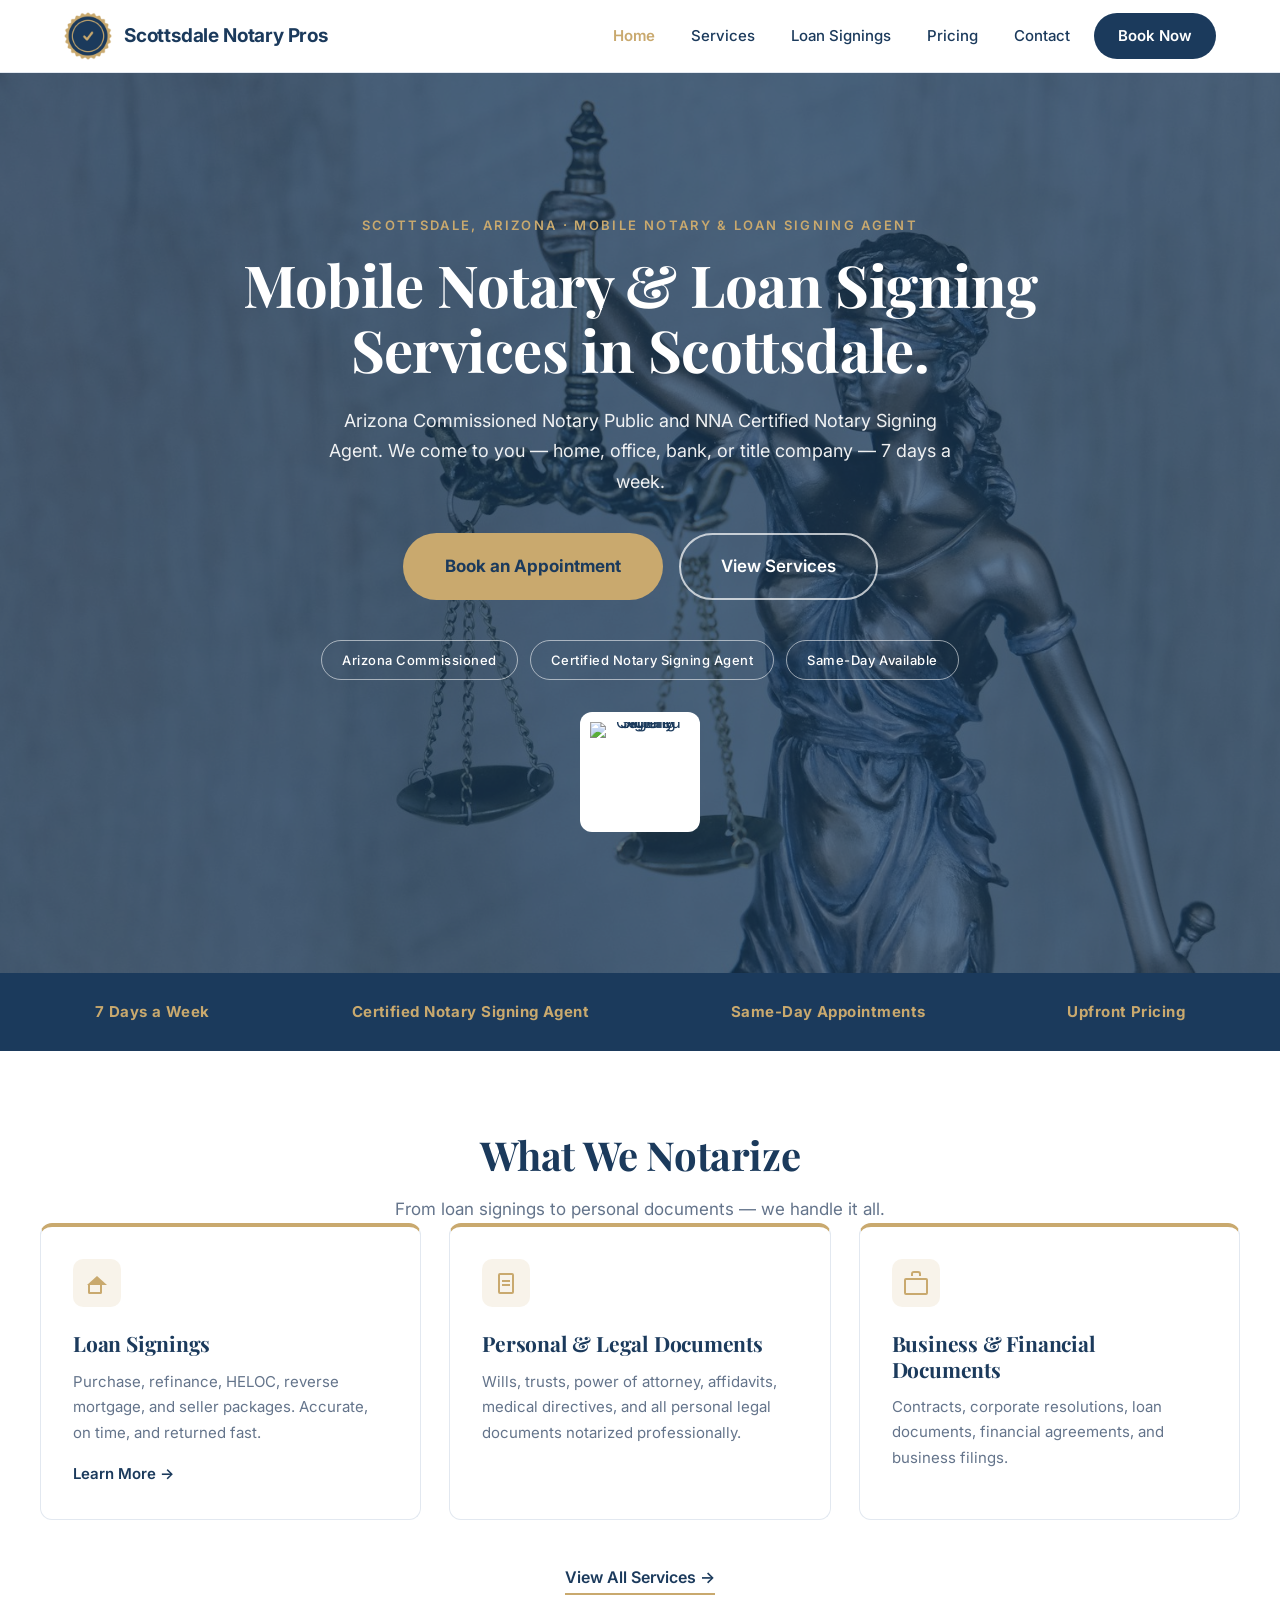
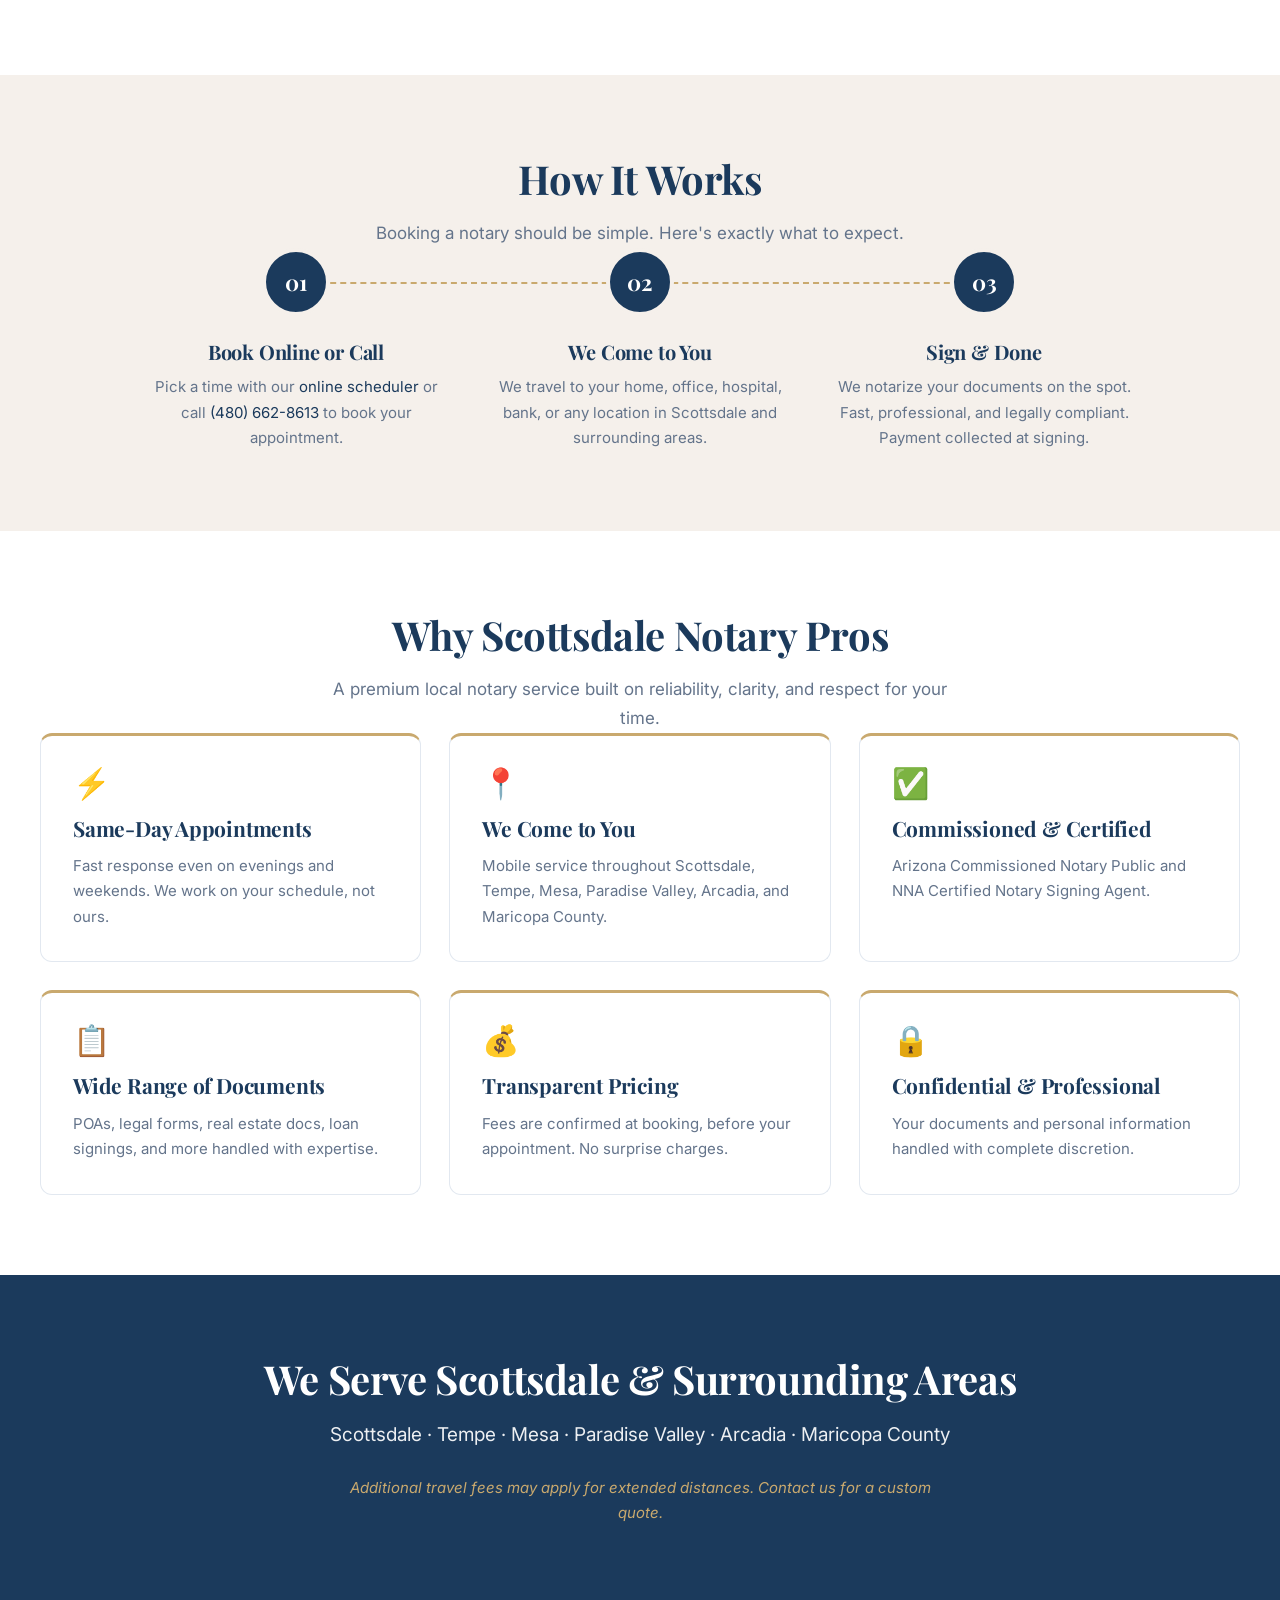
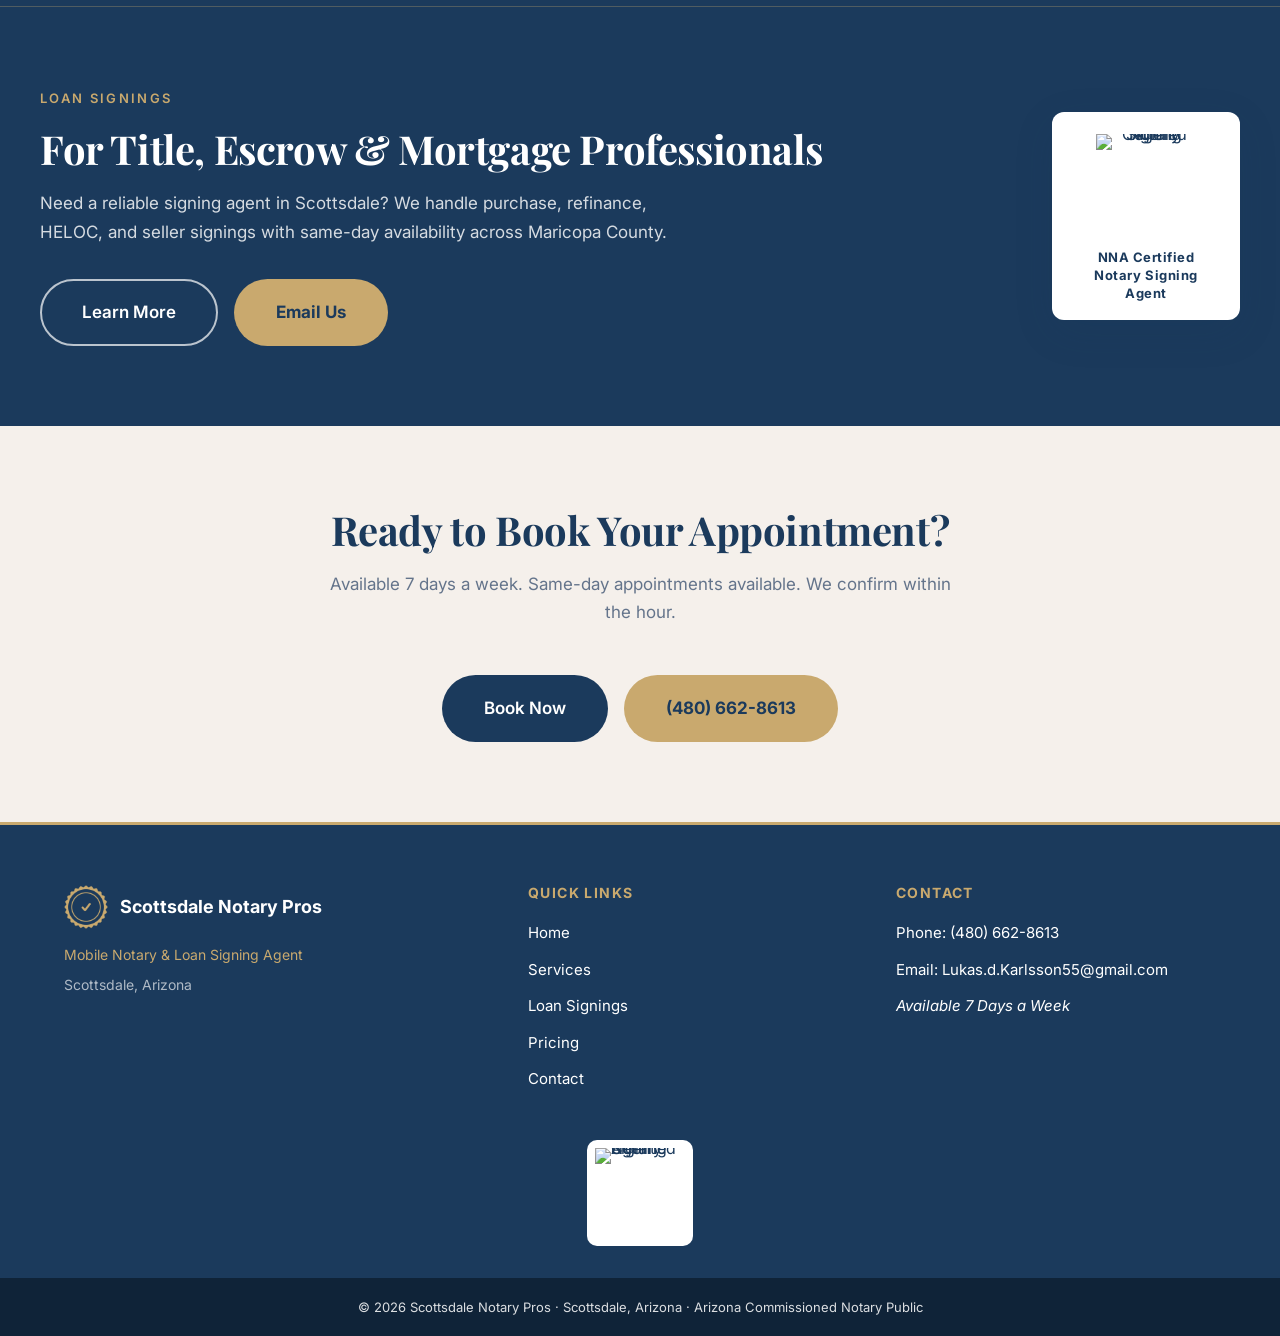
==== commit 942ec096: "New contact email and updated pricing page" ====
--- a/index.html
+++ b/index.html
@@ -26,7 +26,7 @@
     "description": "Mobile notary and NNA Certified Notary Signing Agent",
     "url": "https://scottsdalenotarypros.com",
     "telephone": "+1-480-662-8613",
-    "email": "lkbr.marketing@gmail.com",
+    "email": "Lukas.d.Karlsson55@gmail.com",
     "image": "https://scottsdalenotarypros.com/images/hero-notary-signing.jpg",
     "logo": "https://scottsdalenotarypros.com/logo.png",
     "areaServed": [
@@ -109,7 +109,7 @@
         <div class="trust-bar-item">7 Days a Week</div>
         <div class="trust-bar-item">Certified Notary Signing Agent</div>
         <div class="trust-bar-item">Same-Day Appointments</div>
-        <div class="trust-bar-item">Flat-Rate Pricing</div>
+        <div class="trust-bar-item">Upfront Pricing</div>
       </div>
     </section>
 
@@ -214,7 +214,7 @@
           <article class="card card-top-gold-thin fade-in">
             <div class="feature-icon" aria-hidden="true">💰</div>
             <h3>Transparent Pricing</h3>
-            <p>Flat-rate fees with no hidden charges. All costs confirmed before your appointment.</p>
+            <p>Fees are confirmed at booking, before your appointment. No surprise charges.</p>
           </article>
 
           <article class="card card-top-gold-thin fade-in">
@@ -244,7 +244,7 @@
           <p class="section-sub">Need a reliable signing agent in Scottsdale? We handle purchase, refinance, HELOC, and seller signings with same-day availability across Maricopa County.</p>
           <div class="btn-row">
             <a class="btn btn-outline btn-lg" href="loan-signings.html">Learn More</a>
-            <a class="btn btn-gold btn-lg" href="mailto:lkbr.marketing@gmail.com">Email Us</a>
+            <a class="btn btn-gold btn-lg" href="mailto:Lukas.d.Karlsson55@gmail.com">Email Us</a>
           </div>
         </div>
         <div class="nna-badge nna-badge-lg">
@@ -296,7 +296,7 @@
         <h4>Contact</h4>
         <ul>
           <li>Phone: <a href="tel:+14806628613">(480) 662-8613</a></li>
-          <li>Email: <a href="mailto:lkbr.marketing@gmail.com">lkbr.marketing@gmail.com</a></li>
+          <li>Email: <a href="mailto:Lukas.d.Karlsson55@gmail.com">Lukas.d.Karlsson55@gmail.com</a></li>
           <li class="footer-avail">Available 7 Days a Week</li>
         </ul>
       </div>
--- a/style.css
+++ b/style.css
@@ -762,6 +762,22 @@
   font-weight: 700;
   color: var(--navy);
   white-space: nowrap;
+}
+
+/* Three-column fee table: fee in the middle column, notes on the right */
+.price-table-3 thead th:last-child { text-align: left; }
+
+.price-table-3 td:nth-child(2) {
+  font-weight: 700;
+  color: var(--navy);
+  white-space: nowrap;
+}
+
+.price-table-3 td:last-child {
+  text-align: left;
+  font-weight: 400;
+  color: var(--text-muted);
+  white-space: normal;
 }
 
 .table-note {
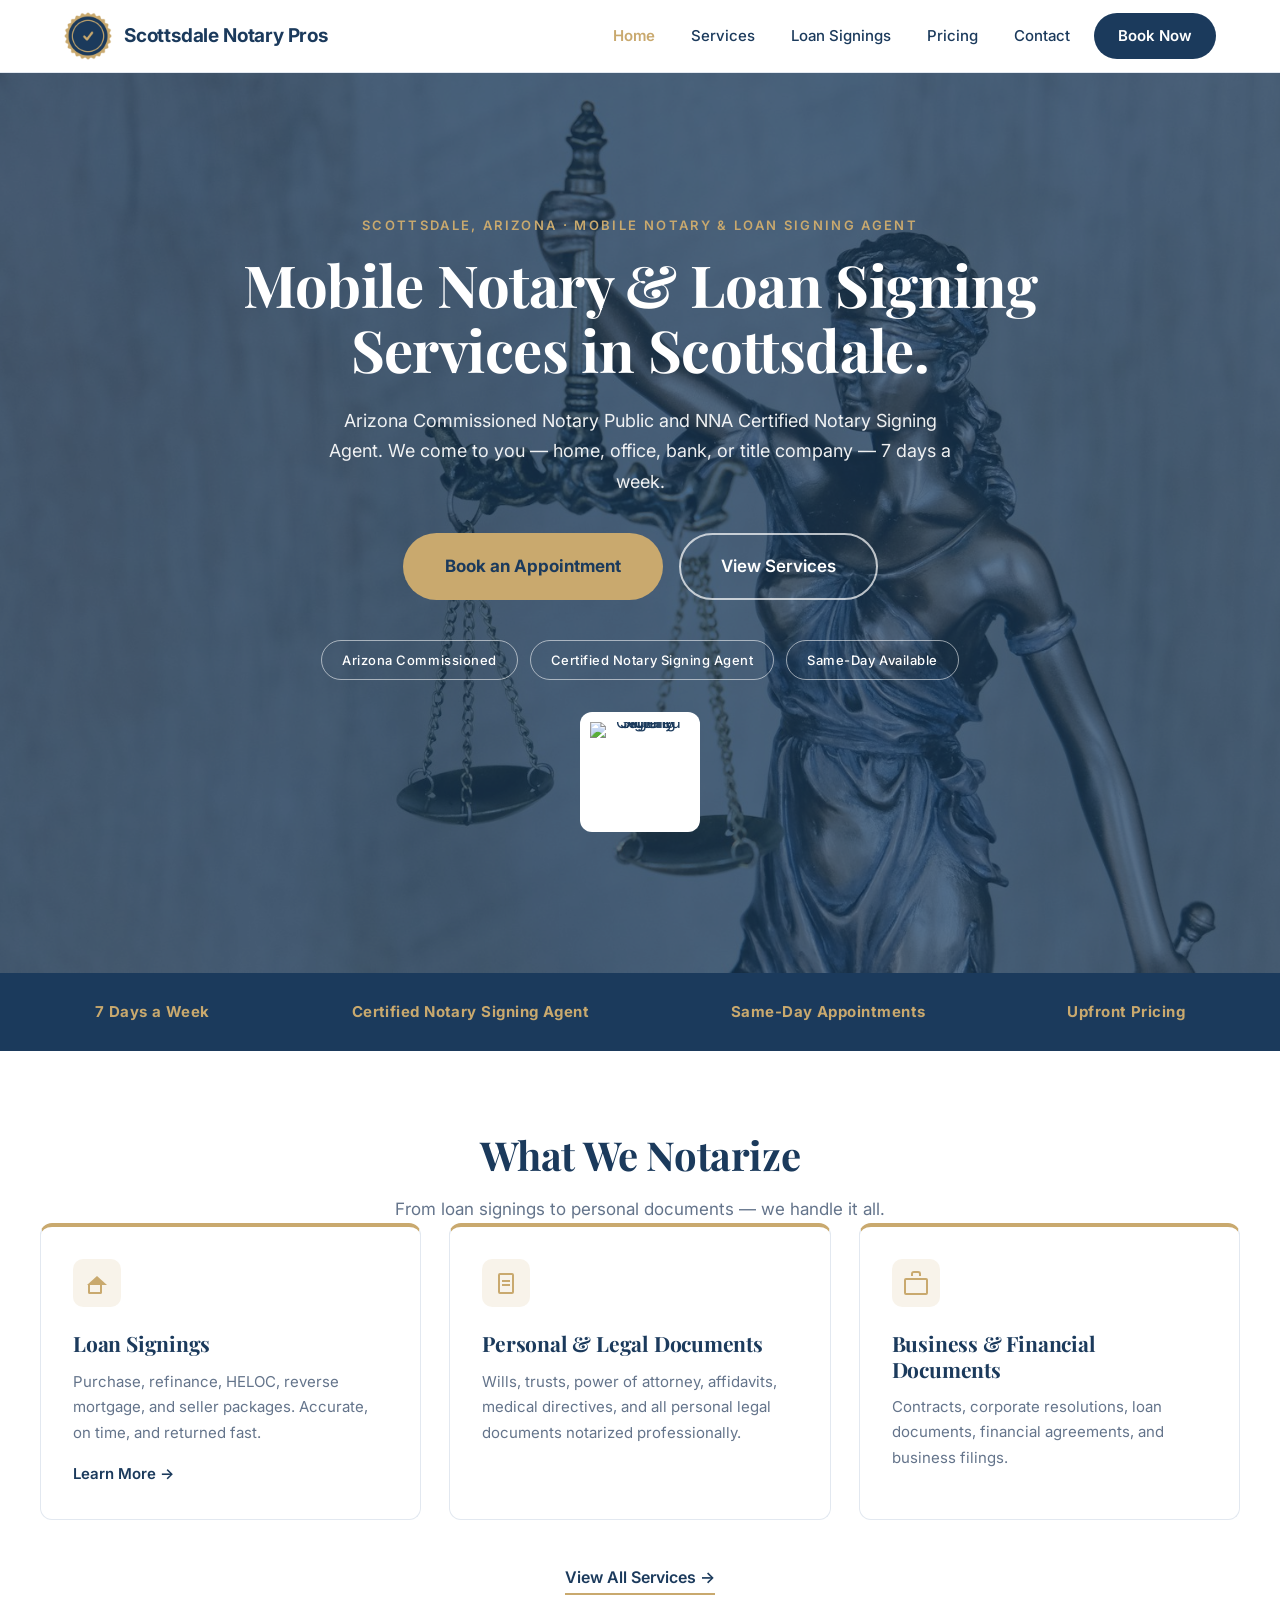
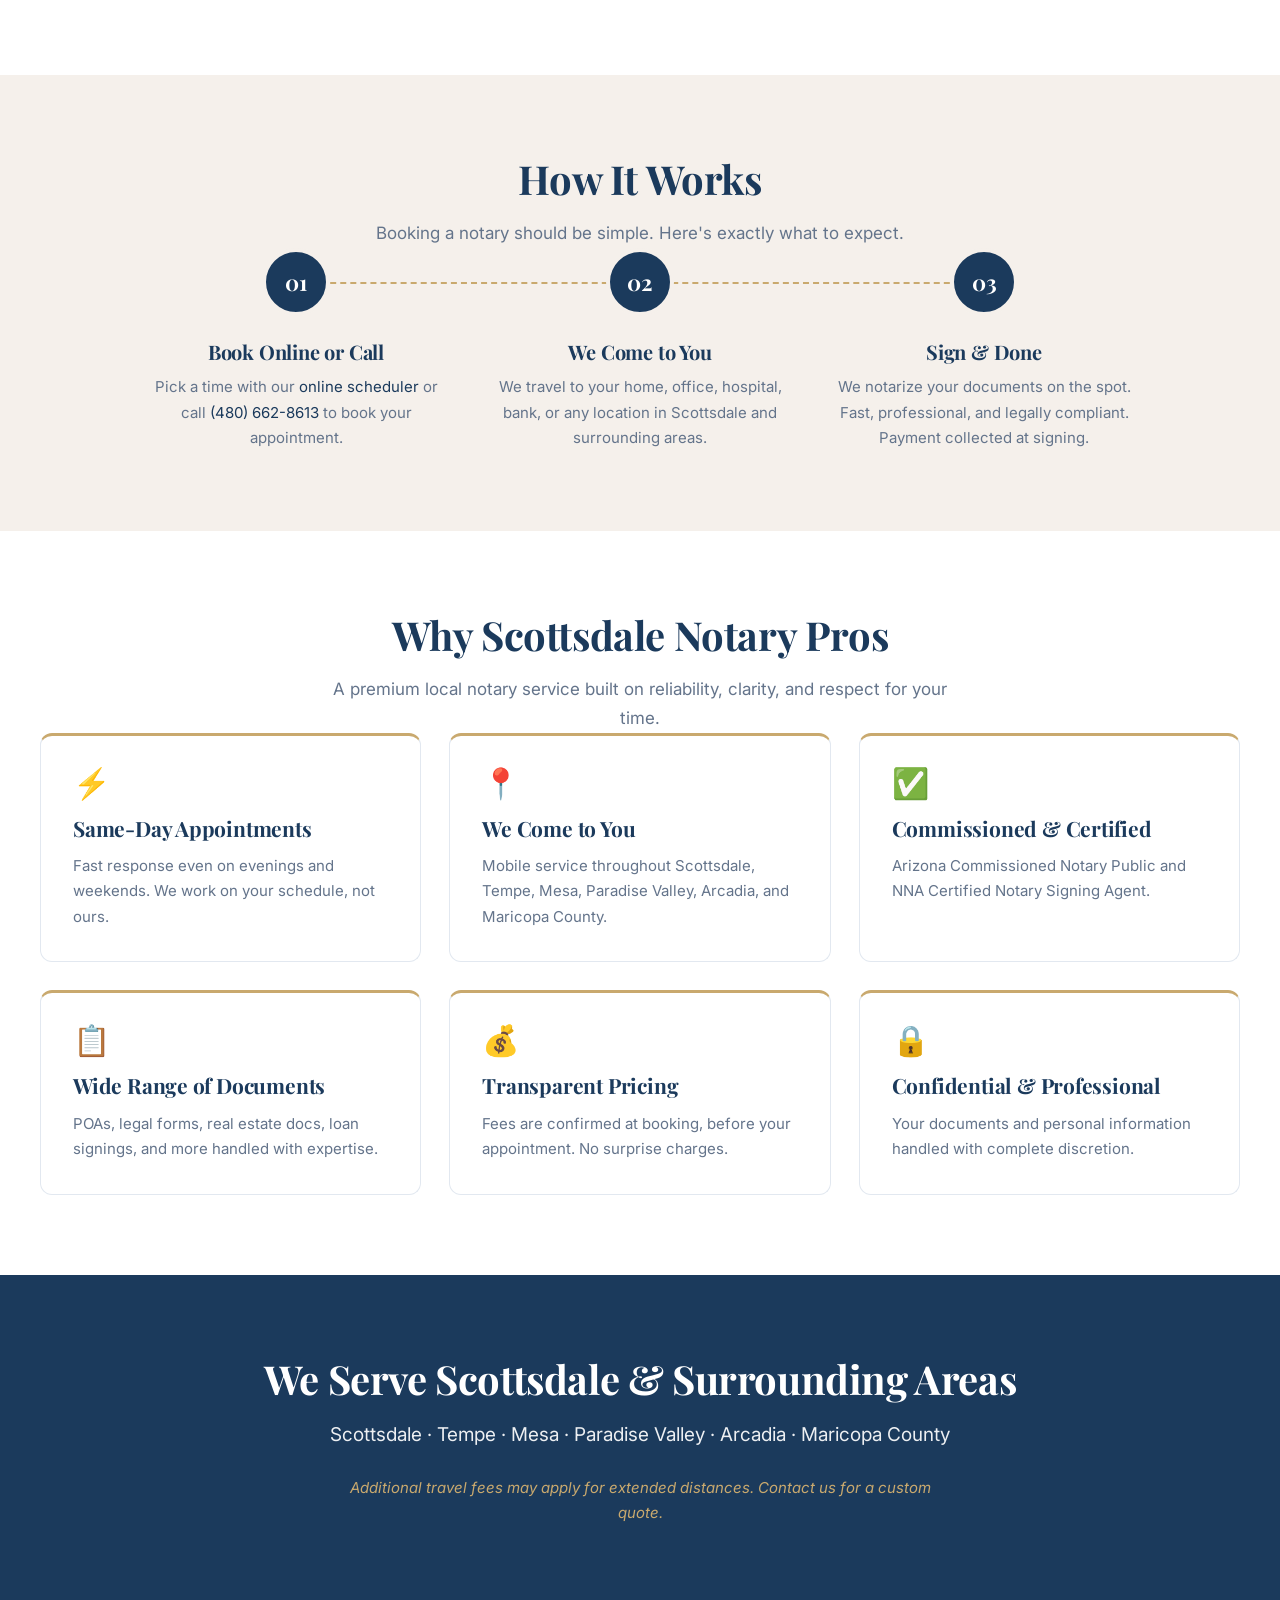
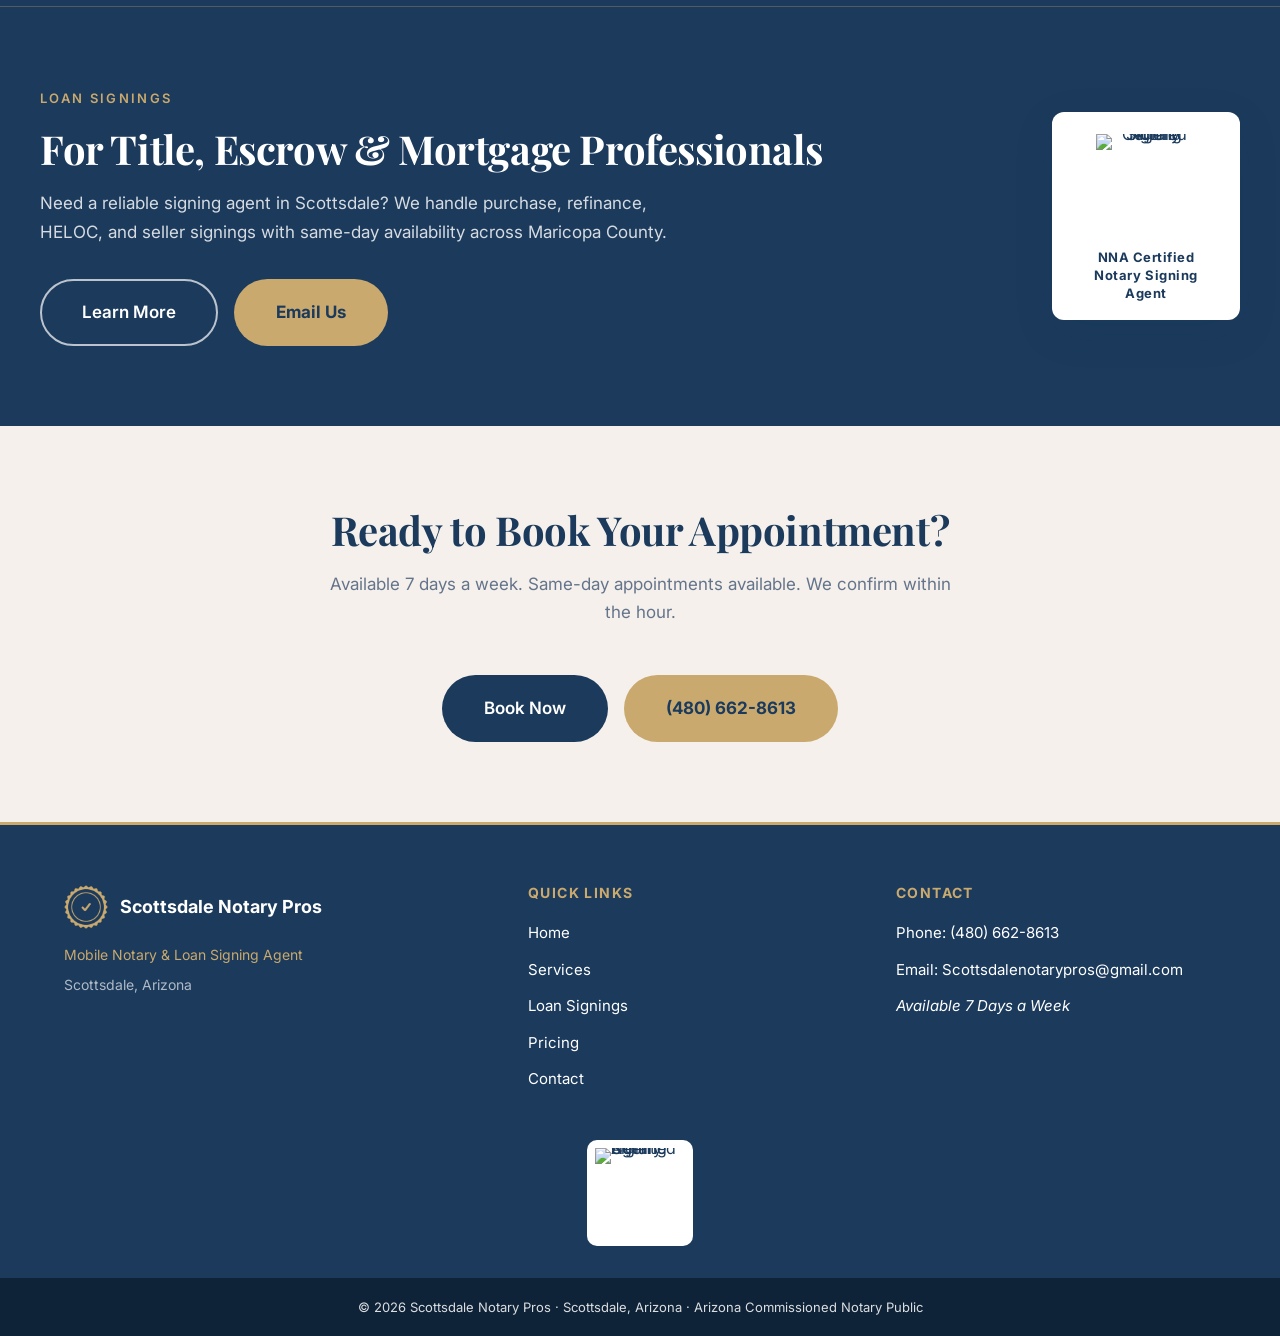
==== commit 90bd3e84: "Switch contact email to Scottsdalenotarypros@gmail.com and consolidate changelog Co-Authored-By: Cla" ====
--- a/index.html
+++ b/index.html
@@ -26,7 +26,7 @@
     "description": "Mobile notary and NNA Certified Notary Signing Agent",
     "url": "https://scottsdalenotarypros.com",
     "telephone": "+1-480-662-8613",
-    "email": "Lukas.d.Karlsson55@gmail.com",
+    "email": "Scottsdalenotarypros@gmail.com",
     "image": "https://scottsdalenotarypros.com/images/hero-notary-signing.jpg",
     "logo": "https://scottsdalenotarypros.com/logo.png",
     "areaServed": [
@@ -244,7 +244,7 @@
           <p class="section-sub">Need a reliable signing agent in Scottsdale? We handle purchase, refinance, HELOC, and seller signings with same-day availability across Maricopa County.</p>
           <div class="btn-row">
             <a class="btn btn-outline btn-lg" href="loan-signings.html">Learn More</a>
-            <a class="btn btn-gold btn-lg" href="mailto:Lukas.d.Karlsson55@gmail.com">Email Us</a>
+            <a class="btn btn-gold btn-lg" href="mailto:Scottsdalenotarypros@gmail.com">Email Us</a>
           </div>
         </div>
         <div class="nna-badge nna-badge-lg">
@@ -296,7 +296,7 @@
         <h4>Contact</h4>
         <ul>
           <li>Phone: <a href="tel:+14806628613">(480) 662-8613</a></li>
-          <li>Email: <a href="mailto:Lukas.d.Karlsson55@gmail.com">Lukas.d.Karlsson55@gmail.com</a></li>
+          <li>Email: <a href="mailto:Scottsdalenotarypros@gmail.com">Scottsdalenotarypros@gmail.com</a></li>
           <li class="footer-avail">Available 7 Days a Week</li>
         </ul>
       </div>
--- a/style.css
+++ b/style.css
@@ -803,6 +803,9 @@
   font-weight: 600;
   color: var(--navy);
 }
+
+/* Keep the callout visible when it sits on a cream section */
+.section-cream .example-box { background: var(--white); }
 
 /* ------------------------------------------------------ Numbered cards --- */
 
